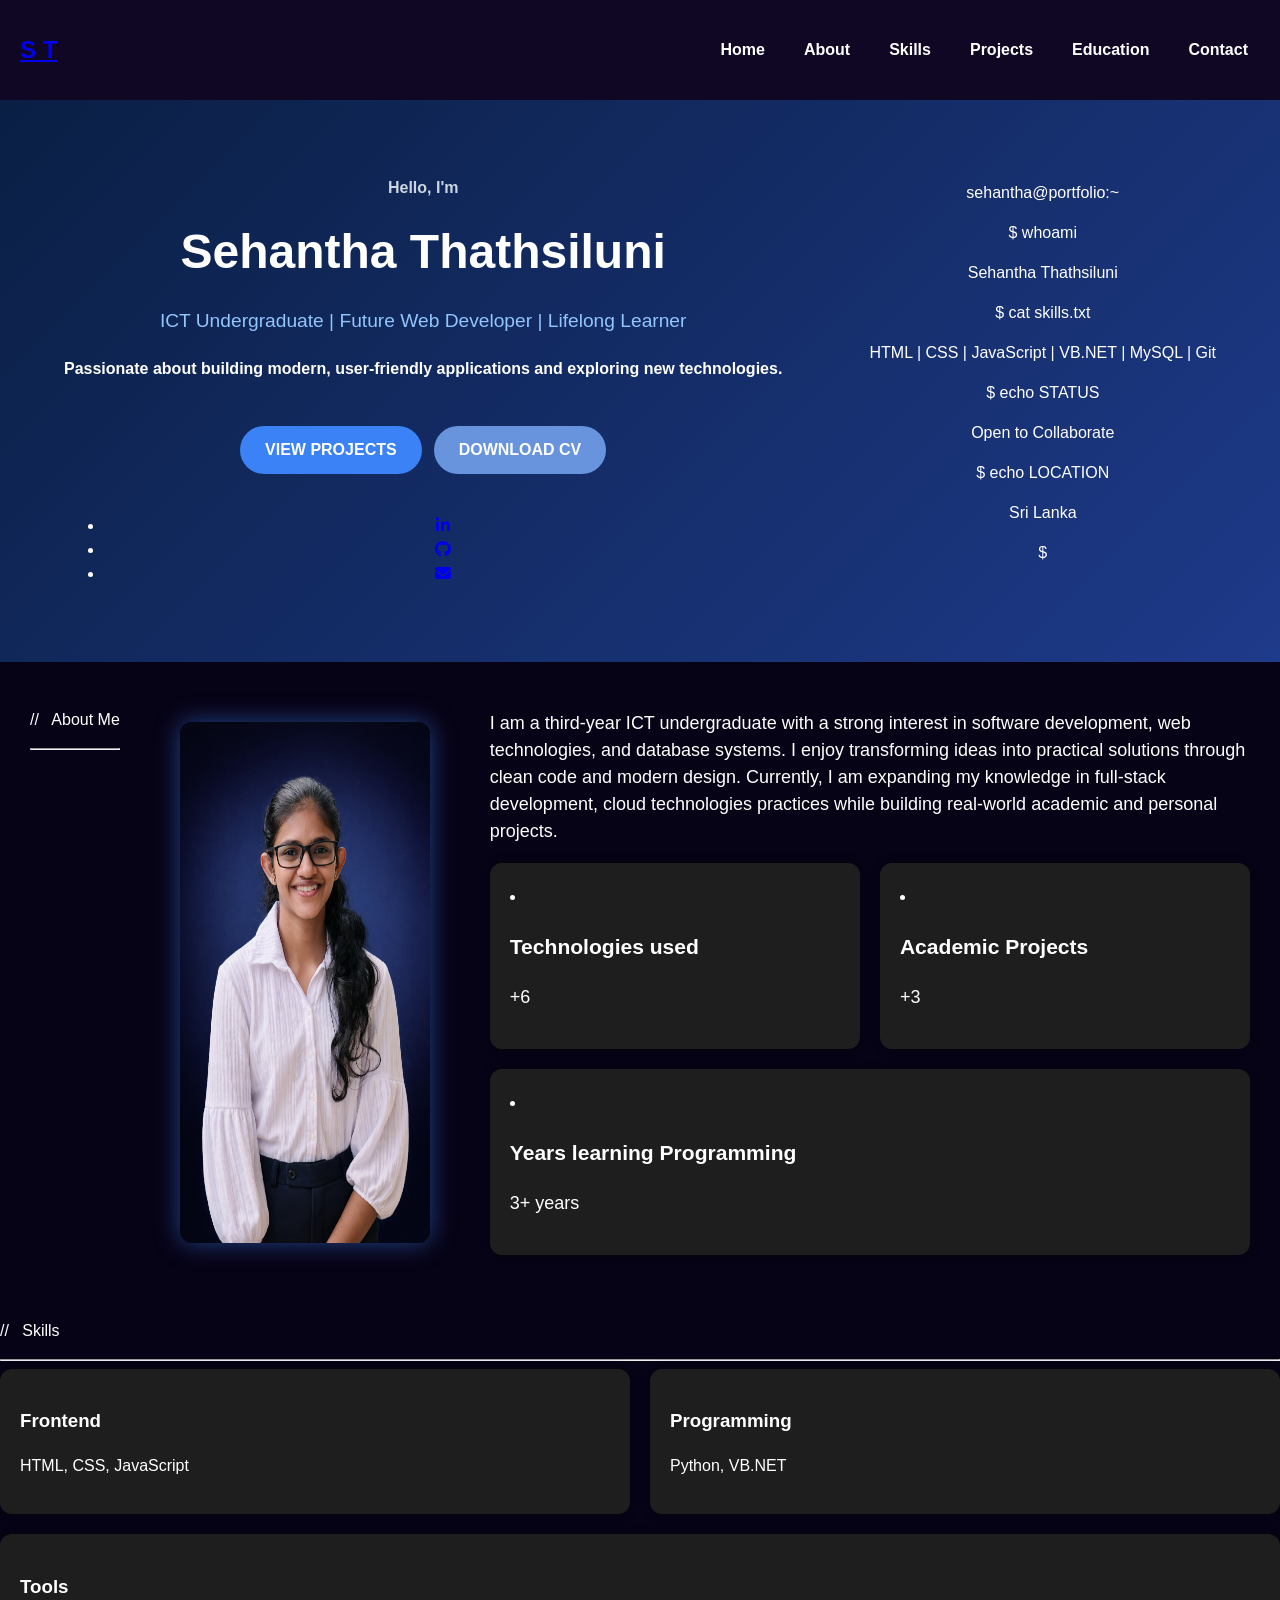
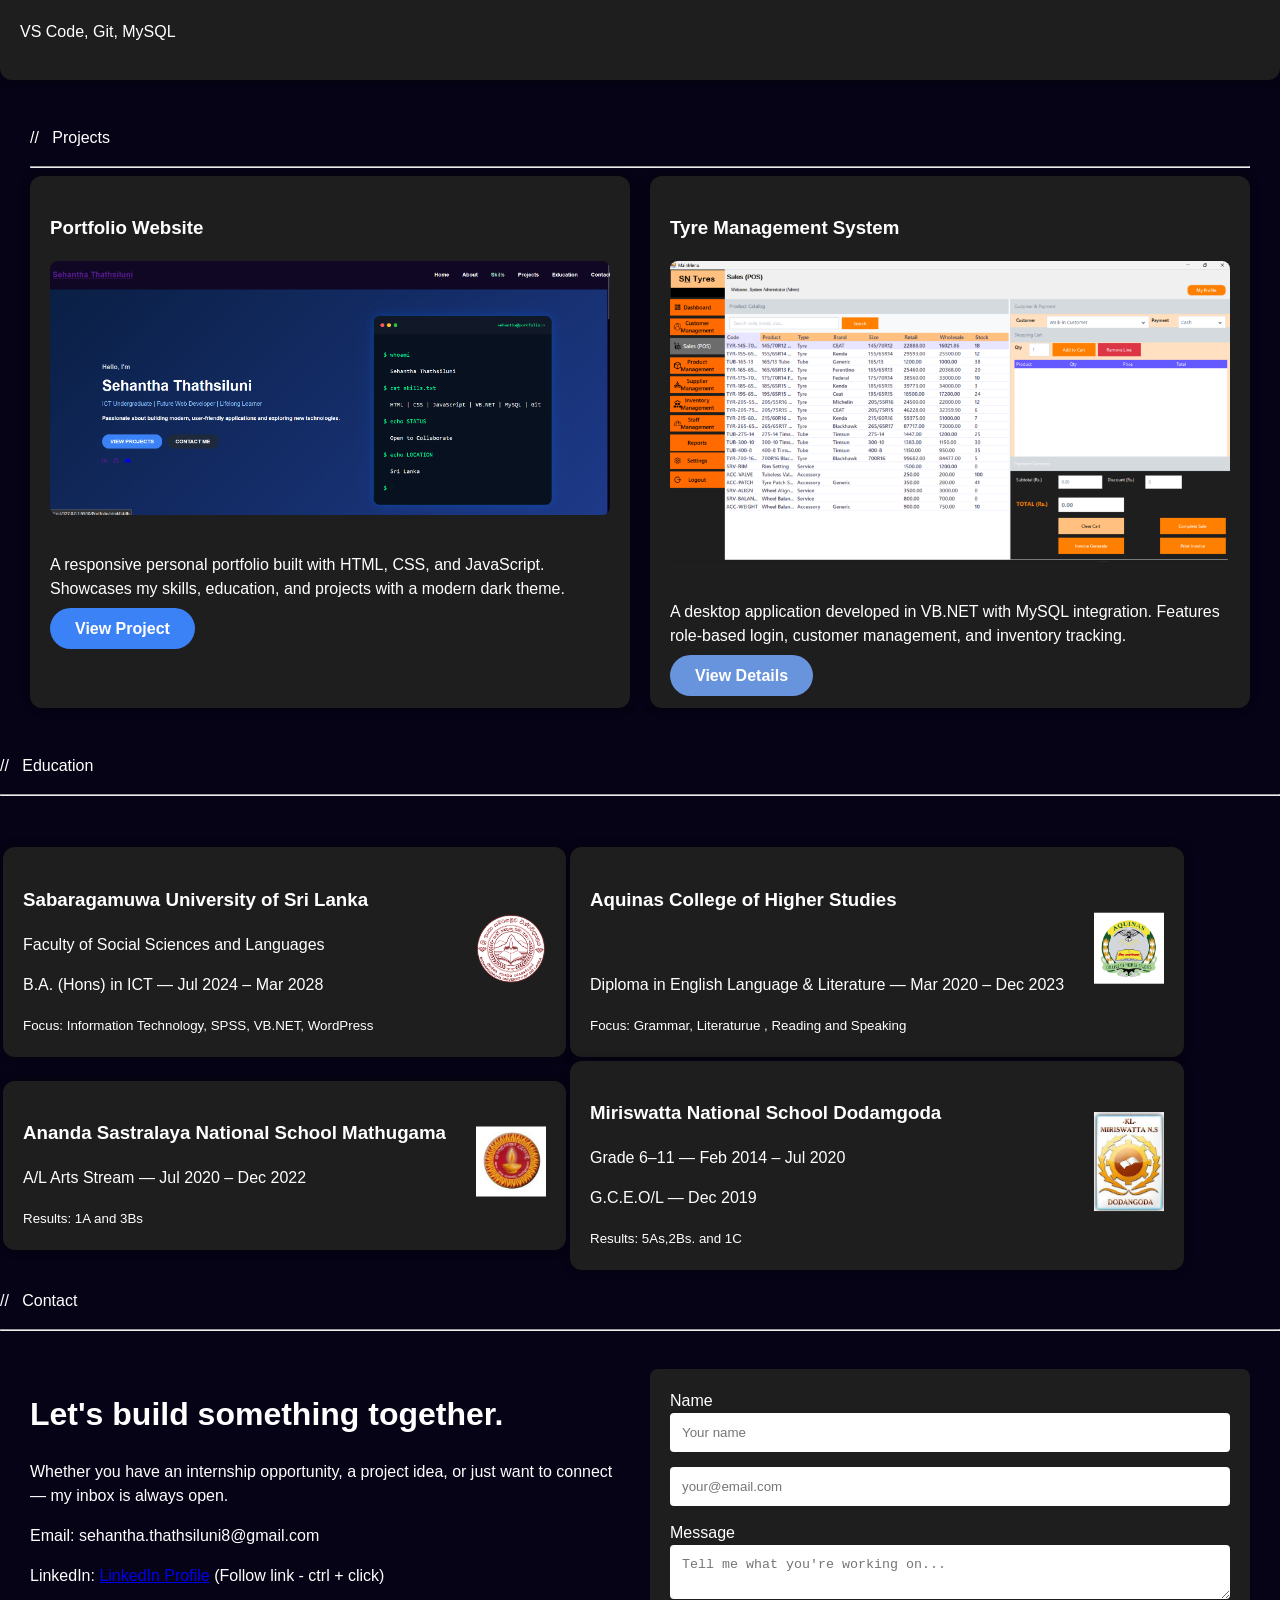
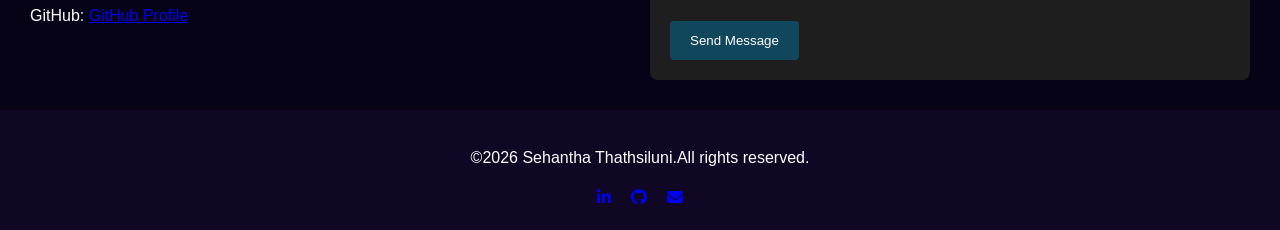
==== index.html @ 291dcef2 "final" ====
<!doctype html>
<html lang="en">

<head>
  <meta charset="UTF-8" />
  <meta name="viewport" content="width=device-width, initial-scale=1.0" />
  <title>My Portfolio</title>

  <link rel="stylesheet" href="portfoliostyle.css" />
  <link rel="stylesheet" href="https://cdnjs.cloudflare.com/ajax/libs/font-awesome/6.5.0/css/all.min.css" />
</head>

<body>
  <!-- Navigation Bar -->
  <nav class="navbar">

    <a href="a" class="logo">
      <h2>S T</h2>
    </a>


    <ul class="nav-links">
      <li><a href="#home">Home</a></li>
      <li><a href="#about">About</a></li>
      <li><a href="#skills">Skills</a></li>
      <li><a href="#projects">Projects</a></li>
      <li><a href="#education">Education</a></li>
      <li><a href="#contact">Contact</a></li>
    </ul>
    <!-- Hamburger icon -->
    <div id="menu-icon" class="menu-icon">&#9776;</div>
  </nav>

  <!-- Hero Section -->
  <section class="hero" id="home">
    <div class="hero-contentr-left">
      <h3>Hello, I'm</h3>
      <h1>Sehantha Thathsiluni</h1>
      <p>ICT Undergraduate | Future Web Developer | Lifelong Learner</p>
      <h4>Passionate about building modern, user-friendly applications and exploring new technologies.</h4> <br>
      <div class="hero-buttons">
        <a href="#projects" class="btn primary">VIEW PROJECTS</a>
        <a href="CV.pdf" class="btn secondary" target="_blank">DOWNLOAD CV</a>
      </div>
      <br>
      <div class="hero-socail-links">
        <ul class="hero-social-links">
          <li>
            <a href="https://www.linkedin.com/in/sehantha-thathsiluni-3543121b5/">
              <i class="fab fa-linkedin-in"></i>
            </a>
          </li>

          <li>
            <a href="https://github.com/Seha30S">
              <i class="fab fa-github"></i>
            </a>
          </li>

          <li>
            <a href="mailto:sehantha.thathsiluni8@gmail.com">
              <i class="fas fa-envelope"></i>
            </a>
          </li>
        </ul>

      </div>

    </div>
    <div class="hero-right">
      <div class="terminal">

        <div class="terminal-header">
          <span class="dot red"></span>
          <span class="dot yellow"></span>
          <span class="dot green"></span>

          <span class="terminal-title">
            sehantha@portfolio:~
          </span>
        </div>

        <div class="terminal-body">

          <p class="command">$ whoami</p>
          <p class="output">Sehantha Thathsiluni</p>

          <p class="command">$ cat skills.txt</p>
          <p class="output">
            HTML | CSS | JavaScript | VB.NET | MySQL | Git
          </p>

          <p class="command">$ echo STATUS</p>
          <p class="output">Open to Collaborate</p>

          <p class="command">$ echo LOCATION</p>
          <p class="output">Sri Lanka</p>

          <p class="command">
            $ <span class="cursor"></span>
          </p>

        </div>

      </div>
    </div>

  </section>

  <section class="about" id="about">
    <div class="sub-titles">
      <p>// &nbsp; About Me</p>
      <hr>
    </div>

 <div class="about">
      <div class="about-image-leftsec">
        <img src="sehantha.png" alt="Profile Picture" class="profile-pic">
      </div>
    </div>

   <div class="about-text-rightsec">
      <p class="about-text">I am a third-year ICT undergraduate with a strong interest in software
development, web technologies, and database systems. I enjoy transforming
ideas into practical solutions through clean code and modern design.
Currently, I am expanding my knowledge in full-stack development,
cloud technologies practices while building
real-world academic and personal projects.</p>

      
<dl class="about-grid">
        <li class="about-item">
          <h3>Technologies used</h3>
          <p>+6</p>
        </li>
        <li class="about-item">
          <h3>Academic Projects</h3>
          <p>+3</p>
        </li>
        <li class="about-item">
          <h3>Years learning Programming</h3>
          <p>3+ years</p>
        </li>
      </dl>
    </div>


  </section>


  <section class="Skills" id="skills">
    <div class="sub-titles">
      <p>// &nbsp; Skills</p>
      <hr>
    </div>

    <div class="skills-container">
        <div class="skill-card">
            <h3>Frontend</h3>
            <p>HTML, CSS, JavaScript</p>
        </div>
        <div class="skill-card">
            <h3>Programming</h3>
            <p>Python, VB.NET</p>
        </div>

        <div class="skill-card">
            <h3>Tools</h3>
            <p>VS Code, Git, MySQL</p>
        </div>
    </div>
  </section>

  <section class="projects" id="projects">
    <div class="sub-titles">
      <p>// &nbsp; Projects</p>
      <hr>
    </div>

<div class="projects-container">
    <!-- Project 1 -->
    <div class="project-card">
      <h3>Portfolio Website</h3>
      <img src="portfolioo.png" alt="portfolio_web" class="project-image">
      <p>A responsive personal portfolio built with HTML, CSS, and JavaScript. 
         Showcases my skills, education, and projects with a modern dark theme.</p>
      <a href="https://github.com/Seha30/Portfolio.git" class="btn primary" target="blank">View Project</a>
    </div>

    <!-- Project 2 -->
    <div class="project-card">
      <h3>Tyre Management System</h3>
      <img src="tyre.png" alt="Tyre Management System" class="project-image">
      <p>A desktop application developed in VB.NET with MySQL integration. 
         Features role-based login, customer management, and inventory tracking.</p>
      <a href="https://github.com/Seha30/tyre_mgt.git" class="btn secondary" target="blank">View Details</a>
    </div>



  </section>


  <section class="education" id="education">
    <div class="sub-titles">
      <p>// &nbsp; Education</p>
      <hr>
    </div>
    <table class="edu-table">
      <TR>
        <div class="education-container">
          <td>
            <div class="edu-card">
              <h3>Sabaragamuwa University of Sri Lanka</h3>
              <p>Faculty of Social Sciences and Languages</p>
              <p>B.A. (Hons) in ICT — Jul 2024 – Mar 2028</p>
              <small>Focus: Information Technology, SPSS, VB.NET, WordPress</small>

              <a href="https://www.sab.ac.lk/" target="_blank" class="edu-logo">
                <img src="Logo-SUSL.png" alt="Sabaragamuwa University Logo">
              </a>

            </div>
          </td>
          <td>
            <div class="edu-card">
              <h3>Aquinas College of Higher Studies</h3><br>
              <p>Diploma in English Language & Literature — Mar 2020 – Dec 2023</p>
              <small>Focus: Grammar, Literaturue , Reading and Speaking</small>
              <a href="https://www.facebook.com/AquinasCollegeSL" target="_blank" class="edu-logo">
                <img src="Aquinass_Logo.jpg" alt="Aquinas College Logo">
              </a>
            </div>

          </td>
      </TR>
      <tr>
        <td>
          <div class="edu-card">
            <h3>Ananda Sastralaya National School Mathugama</h3>
            <p>A/L Arts Stream — Jul 2020 – Dec 2022</p>
            <small>Results: 1A and 3Bs</small>

            <a href="https://sastralaya.lk/" target="_blank" class="edu-logo">
              <img src="ASM_Logo.jpg" alt="Ananda Sastralaya Logo">
            </a>
          </div>
        </td>
        <td>
          <div class="edu-card">
            <h3>Miriswatta National School Dodamgoda</h3>
            <p>Grade 6–11 — Feb 2014 – Jul 2020</p>
            <p>G.C.E.O/L — Dec 2019 </p>
            <small>Results: 5As,2Bs. and 1C</small>
            <a href="https://www.facebook.com/KDMNSmedia/" target="_blank" class="edu-logo">
              <img src="DMNS_Logo.jpg" alt="Miriswatta National School Logo">
            </a>
          </div>
        </td>
      </tr>
      </div>
  </section>

  </table>



  </section>
  <section class="contcat" id="contact">
    <div class="sub-titles">
      <p>// &nbsp; Contact</p>
      <hr>
    </div>

  </section>
  <div class="container" id="contact">
    <div class="left-section">
      <h1>Let's build something together.</h1>
      <p>Whether you have an internship opportunity, a project idea, or just want to connect — my inbox is always open.
      </p>
      <p>Email: sehantha.thathsiluni8@gmail.com</p>
      <p>LinkedIn: <a href="https://www.linkedin.com/in/sehantha-thathsiluni-3543121b5/" target="_blank">LinkedIn
          Profile</a> (Follow link - ctrl + click)</p>
      <p>GitHub: <a href="https://github.com/Seha30" target="_blank">GitHub Profile</a></p>
    </div>

    <div class="right-section">
      <form>
        <label>Name</label>
        <input type="text" placeholder="Your name">

        <input type="email" placeholder="your@email.com">

        <label>Message</label>
        <textarea placeholder="Tell me what you're working on..."></textarea>

        <button type="submit">Send Message</button>
      </form>
    </div>
  </div>



  <!--Footer-->
  <footer class="footer">
    <p>&copy;2026 Sehantha Thathsiluni.All rights reserved.</p>
    <!-- Social Links -->
    <dl class="social-links">

      <a href="https://www.linkedin.com/in/sehantha-thathsiluni-3543121b5/"><i class="fab fa-linkedin-in"></i></a>

      <!-- LinkedIn icon with link -->

      <a href="https://github.com/Seha30"><i class="fab fa-github"></i></a>


      <a href="mailto:sehantha.thathsiluni8@gmail.com">
        <i class="fas fa-envelope"></i>

        </li>
    </dl>
  </footer>
  <script src="script.js"></script>
</body>

</html>
---- portfoliostyle.css ----
/* ========================= */
/* GLOBAL RESET & BASE STYLES */
/* ========================= */
* {
  box-sizing: border-box;
}

body {
  margin: 0;
  padding: 0;
  min-height: 100vh;
  display: flex;
  flex-direction: column;
  background-color: #070316; /* dark theme */
  color: #fff;
  font-family: Arial, sans-serif;
  font-size: 16px;
  line-height: 1.5;
}


/* NAVBAR */
.navbar {
  width: 100%;
  display: flex;
  justify-content: space-between;
  align-items: center;
  padding: 12px 20px;
  background-color: #0f0723;
  color: aliceblue;
  position: sticky;
  top: 0;
  z-index: 1000;
}

.nav-links {
  list-style: none;
  display: none; /* hidden by default on mobile */
  flex-direction: column;
  gap: 15px;
  margin: 0;
  padding: 15px;
  background-color: #111;
  position: absolute;
  top: 60px;
  right: 0;
  width: 220px;
  border-radius: 8px;
}

.nav-links.show {
  display: flex;
}

.nav-links a {
  text-decoration: none;
  color: white;
  font-weight: bold;
  padding: 8px 12px;
  transition: all 0.3s ease;
}

.nav-links a:hover,
.nav-links a:focus {
  color: rgb(177, 228, 197);
}

.menu-icon {
  display: block;
  font-size: 28px;
  cursor: pointer;
  color: white;
}

/* Larger screens: show links inline */
@media (min-width: 769px) {
  .nav-links {
    display: flex;
    flex-direction: row;
    position: static;
    background: none;
    width: auto;
    padding: 0;
  }
  .menu-icon {
    display: none;
  }
}

/* ========================= */
/* HERO SECTION */
/* ========================= */
.hero {
  display: flex;
  flex-wrap: wrap;
  align-items: center;
  justify-content: space-between;
  background: linear-gradient(135deg, #0a1f44, #1e3a8a);
  color: #fff;
  padding: 60px 5%;
  text-align: center;
}

.hero-contentr-left h3 {
  font-size: 1rem;
  color: #cbd5e1;
}

.hero-contentr-left h1 {
  font-size: 2rem;
  font-weight: 700;
  margin: 10px 0;
}

.hero-contentr-left p {
  font-size: 1rem;
  color: #93c5fd;
  margin-bottom: 20px;
}

.hero-buttons {
  display: flex;
  flex-wrap: wrap;
  justify-content: center;
  gap: 12px;
}

.btn {
  padding: 12px 25px;
  border-radius: 25px;
  text-decoration: none;
  font-weight: 600;
  transition: 0.3s;
}

.btn.primary {
  background-color: #3b82f6;
  color: #fff;
}

.btn.secondary {
  background-color: #6794dc;
  color: #fff;
}

.btn:hover,
.btn:focus {
  transform: scale(1.05);
}

/* ========================= */
/* ABOUT SECTION */
/* ========================= */
.about {
  display: flex;
  flex-wrap: wrap;
  gap: 30px;
  padding: 30px;
}

.about-image-leftsec {
  flex: 1 1 100%;
  display: flex;
  justify-content: center;
}

.profile-pic {
  width: 100%;
  max-width: 250px;
  height: auto;
  border-radius: 12px;
  box-shadow: 0 0 25px rgba(59,130,246,0.5);
}

.about-text-rightsec {
  flex: 1 1 100%;
  font-size: 18px;
}

.about-grid {
  display: flex;
  flex-wrap: wrap;
  gap: 20px;
}

.about-item {
  flex: 1 1 calc(50% - 20px);
  min-width: 250px;
  background-color: #1e1e1e;
  padding: 20px;
  border-radius: 12px;
  box-shadow: 0 0 10px rgba(0,0,0,0.4);
  transition: transform 0.3s ease, box-shadow 0.3s ease;
}

.about-item:hover {
  transform: translateY(-5px);
  box-shadow: 0 8px 20px rgba(59,130,246,0.4);
}

/* ========================= */
/* SKILLS & PROJECTS */
/* ========================= */
.skills, .projects {
  padding: 30px;
}

.skills-container, .projects-container {
  display: flex;
  flex-wrap: wrap;
  gap: 20px;
}

.skill-card, .project-card {
  flex: 1 1 calc(50% - 20px);
  min-width: 220px;
  background-color: #1e1e1e;
  padding: 20px;
  border-radius: 12px;
  box-shadow: 0 0 10px rgba(0,0,0,0.4);
  transition: transform 0.3s ease, box-shadow 0.3s ease;
}

.project-card:hover, .skill-card:hover {
  transform: translateY(-5px);
  box-shadow: 0 8px 20px rgba(59,130,246,0.4);
}

.project-image {
  width: 100%;
  height: auto;
  border-radius: 8px;
  margin-bottom: 15px;
}

/* ========================= */
/* EDUCATION SECTION */
/* ========================= */
.education-container {
  display: flex;
  flex-direction: column;
  gap: 20px;
  padding: 20px;
}

.edu-card {
  position: relative;
  padding: 20px;
  padding-right: 120px;
  border-radius: 12px;
  background-color: #1e1e1e;
  box-shadow: 0 0 10px rgba(0,0,0,0.4);
  transition: transform 0.3s ease, box-shadow 0.3s ease;
}

.edu-card:hover {
  transform: translateY(-5px);
  box-shadow: 0 8px 20px rgba(59,130,246,0.4);
}

.edu-logo {
  position: absolute;
  right: 20px;
  top: 50%;
  transform: translateY(-50%);
}

.edu-logo img {
  width: 70px;
  height: auto;
}

/* ========================= */
/* CONTACT FORM */
/* ========================= */
.container {
  display: flex;
  flex-wrap: wrap;
  gap: 20px;
  padding: 30px;
}

.left-section, .right-section {
  flex: 1 1 100%;
}

.right-section {
  background-color: #1e1e1e;
  padding: 20px;
  border-radius: 8px;
}

input, textarea {
  width: 100%;
  margin-bottom: 15px;
  padding: 12px;
  border: none;
  border-radius: 4px;
}

button {
  background-color: #11475d;
  color: #fff;
  padding: 12px 20px;
  border: none;
  border-radius: 4px;
  cursor: pointer;
}

button:hover, button:focus {
  background-color: #8ddaf4;
}

/* ========================= */
/* FOOTER */
/* ========================= */
.footer {
  background-color: #0f0723;
  color: white;
  text-align: center;
  padding: 20px;
  width: 100%;
}

.social-links {
  list-style: none;
  display: flex;
  justify-content: center;
  gap: 20px;
  padding: 0;
  margin: 10px 0 0 0;
  color: aqua;
}

.social-links a:hover,
.social-links a:focus {
  color: rgb(177, 228, 197);
}

/* ========================= */
/* MEDIA QUERIES */
/* ========================= */
@media (min-width: 480px) {
  .hero-contentr-left h1 { font-size: 2.4rem; }
  .hero-contentr-left p { font-size: 1.1rem; }
}

@media (min-width: 768px) {
  .about-image-leftsec, .about-text-rightsec {
    flex: 1 1 45%;
  }
  .left-section, .right-section {
    flex: 1 1 45%;
  }
}

@media (min-width: 1024px) {
  .hero-contentr-left h1 { font-size: 3rem; }
  .hero-contentr-left p { font-size: 1.2rem; }
}
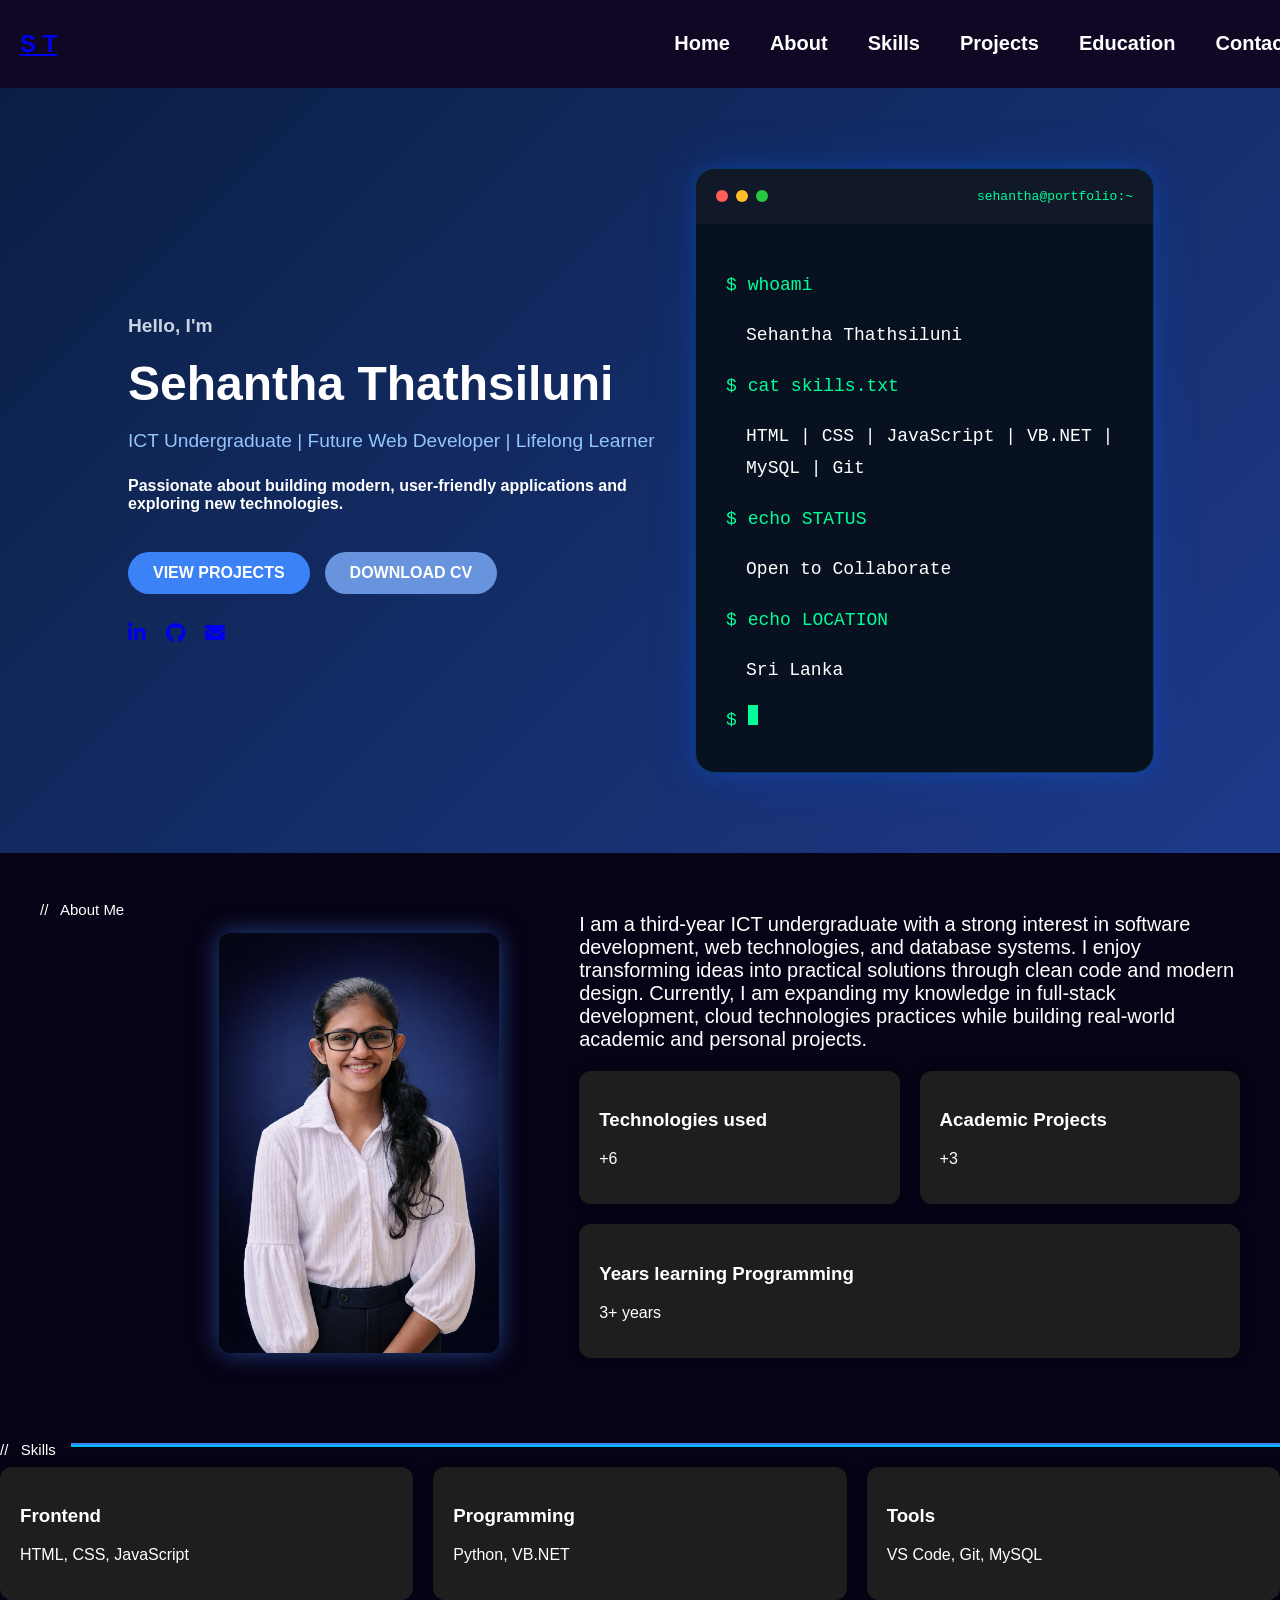
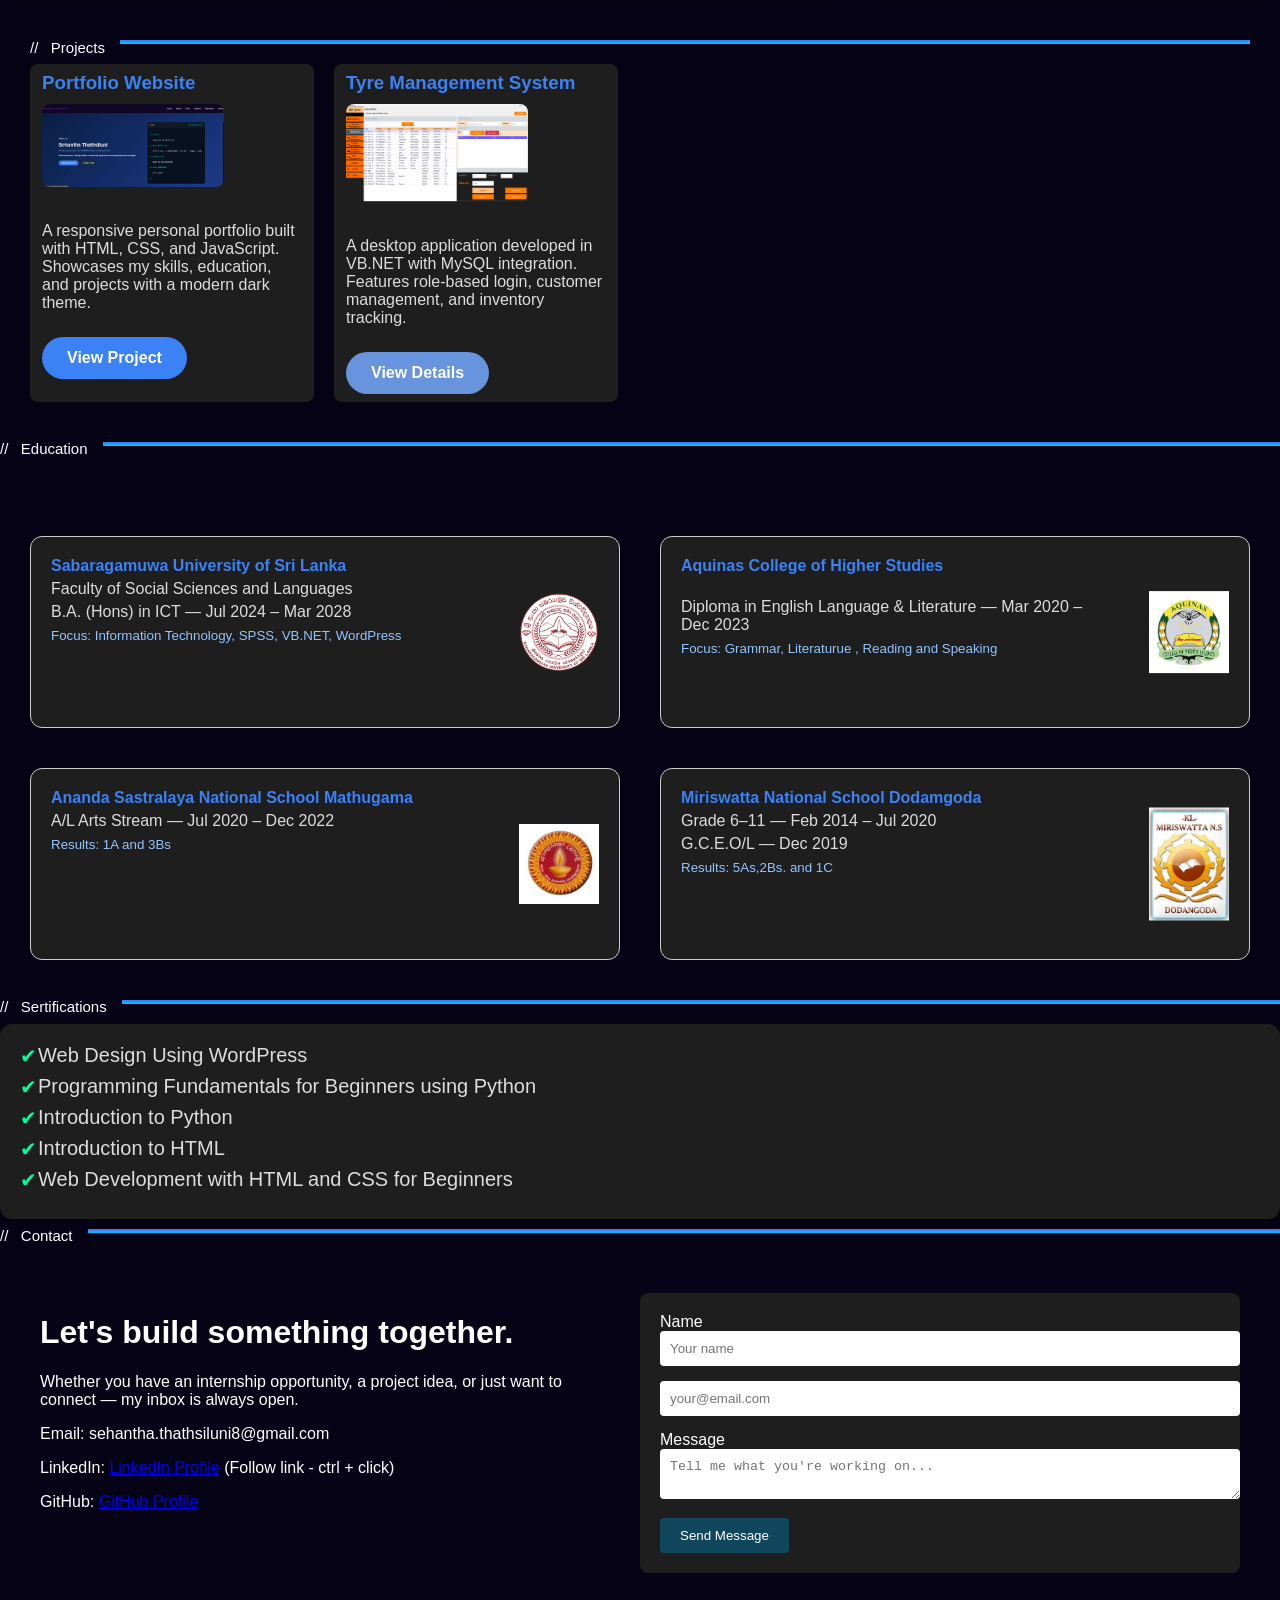
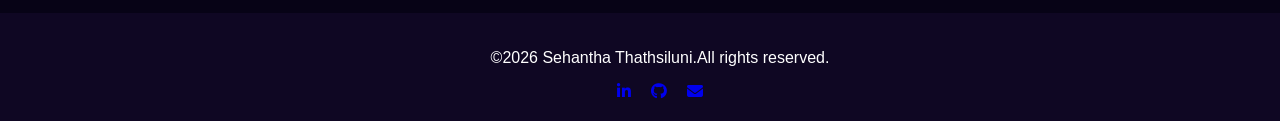
==== commit 8b996897: "added a section called sertification" ====
--- a/index.html
+++ b/index.html
@@ -200,6 +200,15 @@
 
   </section>
 
+  <section class="sertification" id="sertification">
+
+
+
+
+
+
+  </section>
+
 
   <section class="education" id="education">
     <div class="sub-titles">
@@ -262,7 +271,21 @@
   </section>
 
   </table>
-
+<section class="certifications">
+    <div class="sub-titles">
+      <p>// &nbsp; Sertifications</p>
+      <hr>
+    </div>
+     <div class="cert-card">
+    <ul>
+        <li>Web Design Using WordPress</li>
+        <li>Programming Fundamentals for Beginners using Python</li>
+        <li>Introduction to Python</li>
+        <li>Introduction to HTML</li>
+        <li>Web Development with HTML and CSS for Beginners</li>
+    </ul>
+  </div>
+</section>
 
 
   </section>
--- a/portfoliostyle.css
+++ b/portfoliostyle.css
@@ -1,190 +1,393 @@
-/* ========================= */
-/* GLOBAL RESET & BASE STYLES */
-/* ========================= */
-* {
-  box-sizing: border-box;
-}
-
-body {
-  margin: 0;
-  padding: 0;
-  min-height: 100vh;
-  display: flex;
-  flex-direction: column;
-  background-color: #070316; /* dark theme */
-  color: #fff;
-  font-family: Arial, sans-serif;
-  font-size: 16px;
-  line-height: 1.5;
-}
-
-
-/* NAVBAR */
+/* Navbar container */
 .navbar {
-  width: 100%;
-  display: flex;
-  justify-content: space-between;
-  align-items: center;
-  padding: 12px 20px;
-  background-color: #0f0723;
-  color: aliceblue;
-  position: sticky;
-  top: 0;
-  z-index: 1000;
-}
-
+  width:100%;
+    display: flex;              /* Use flexbox for layout */
+    justify-content: space-between; /* Push logo left, links right */
+    align-items: center;        /* Vertically center items */
+    padding: 10px 20px;
+    background-color: #0f0723;     /* Example background */
+    color: aliceblue;
+    left:0;
+    top:0;  
+
+}
+
+/* Navigation links */
 .nav-links {
-  list-style: none;
-  display: none; /* hidden by default on mobile */
-  flex-direction: column;
-  gap: 15px;
-  margin: 0;
-  padding: 15px;
-  background-color: #111;
-  position: absolute;
-  top: 60px;
-  right: 0;
-  width: 220px;
-  border-radius: 8px;
-}
-
-.nav-links.show {
-  display: flex;
-}
-
+    list-style: none;           /* Remove bullets */
+    display: flex;              /* Arrange items in a row */
+    gap: 20px;                  /* Space between links */
+    margin: 0;
+    padding: 0;
+  
+}
+
+/*Each link style as a box */
+
+/* Individual link styling */
 .nav-links a {
-  text-decoration: none;
-  color: white;
-  font-weight: bold;
-  padding: 8px 12px;
-  transition: all 0.3s ease;
-}
-
-.nav-links a:hover,
-.nav-links a:focus {
-  color: rgb(177, 228, 197);
-}
-
+    text-decoration: none;
+    color: white;
+    font-weight: bold;
+    padding: 5px 10px;
+   
+    transition:all 0.3s ease; /* Smooth transition for hover effect */
+}
+
+.nav-links a:hover {
+    color: rgb(177, 228, 197);              /* Example hover effect */
+}
+
+/* Hide menu icon on desktop */
 .menu-icon {
-  display: block;
+  display: none;
   font-size: 28px;
   cursor: pointer;
   color: white;
 }
 
-/* Larger screens: show links inline */
-@media (min-width: 769px) {
+
+/* Responsive: show icon on small screens */
+@media (max-width: 768px) {
   .nav-links {
-    display: flex;
-    flex-direction: row;
-    position: static;
-    background: none;
-    width: auto;
-    padding: 0;
+    display: none;              /* Hide links initially */
+    flex-direction: column;     /* Stack vertically when shown */
+    background-color: #333;
+    position: absolute;
+    top: 60px;                  /* Below navbar */
+    right: 0;
+    width: 200px;
+    padding: 10px;
   }
+
+  .nav-links.show {
+    display: flex;              /* Show when toggled */
+  }
+
   .menu-icon {
-    display: none;
+    display: block;             /* Show hamburger */
   }
 }
-
-/* ========================= */
-/* HERO SECTION */
-/* ========================= */
+/* === HERO SECTION CONTAINER === */
 .hero {
-  display: flex;
-  flex-wrap: wrap;
-  align-items: center;
+  display: flex; /* Places text and image side by side */
+  align-items: center; /* Vertically centers content */
+  justify-content: space-between; /* Adds space between text and image */
+  background: linear-gradient(135deg, #0a1f44, #1e3a8a); /* Blue gradient background */
+  color: #fff; /* White text color */
+  padding: 80px 10%; /* Adds spacing around content */
+}
+
+/* === TEXT CONTENT STYLING === */
+.hero-contentr-left h3 {
+  font-size: 1.2rem; /* Slightly smaller intro text */
+  color: #cbd5e1; /* Light gray-blue tone */
+}
+
+.hero-contentr-left h1 {
+  font-size: 2.8rem; /* Large main heading */
+  font-weight: 700; /* Bold for emphasis */
+  margin: 10px 0; /* Space above and below */
+}
+
+.hero-contentr-left p {
+  font-size: 1.1rem; /* Medium paragraph size */
+  color: #93c5fd; /* Soft blue accent color */
+  margin-bottom: 25px; /* Space before buttons */
+}
+
+/* === BUTTON GROUP === */
+.hero-buttons {
+  display: flex; /* Aligns buttons horizontally */
+  gap: 15px; /* Space between buttons */
+}
+
+/* === BUTTON BASE STYLE === */
+.btn {
+  padding: 12px 25px; /* Button size */
+  border-radius: 25px; /* Rounded corners */
+  text-decoration: none; /* Removes underline */
+  font-weight: 600; /* Bold text */
+  transition: 0.3s; /* Smooth hover animation */
+}
+
+/* === PRIMARY BUTTON (Blue) === */
+.btn.primary {
+  background-color: #3b82f6; /* Bright blue */
+  color: #fff; /* White text */
+}
+
+/* === SECONDARY BUTTON (Dark) === */
+.btn.secondary {
+  background-color: #6794dc; /* Dark navy tone */
+  color: #fff; /* White text */
+}
+
+/* === BUTTON HOVER EFFECT === */
+.btn:hover {
+  transform: scale(1.05); /* Slight zoom on hover */
+}
+.btn:hover::after {
+  animation: shine 0.8s;
+}
+
+@keyframes shine {
+  from { opacity: 0.2; }
+  to { opacity: 1; }
+}
+.terminal{
+    width:100%;
+    max-width:650px;
+    background:#08111f;
+
+    border-radius:20px;
+    overflow:hidden;
+
+    border:1px solid rgba(0,150,255,.3);
+
+    box-shadow:
+    0 0 20px rgba(0,100,255,.25),
+    0 0 50px rgba(0,100,255,.15);
+}
+
+/* Header */
+
+.terminal-header{
+    height:55px;
+    background:#111827;
+
+    display:flex;
+    align-items:center;
+
+    padding:0 20px;
+}
+
+.dot{
+    width:12px;
+    height:12px;
+    border-radius:50%;
+    margin-right:8px;
+}
+
+.red{
+    background:#ff5f56;
+}
+
+.yellow{
+    background:#ffbd2e;
+}
+
+.green{
+    background:#27c93f;
+}
+
+.terminal-title{
+    margin-left:auto;
+
+    color:#00ff99;
+    font-family:monospace;
+}
+
+/* Body */
+
+.terminal-body{
+    padding:30px;
+
+    font-family:Consolas, monospace;
+    font-size:18px;
+
+    line-height:1.8;
+}
+
+.command{
+    color:#00ff99;
+    margin:15px 0 5px;
+}
+
+.output{
+    color:white;
+    margin-left:20px;
+}
+
+/* Cursor */
+
+.cursor{
+    display:inline-block;
+
+    width:10px;
+    height:20px;
+
+    background:#00ff99;
+
+    animation:blink 1s infinite;
+}
+
+@keyframes blink{
+    50%{
+        opacity:0;
+    }
+}
+
+
+/*hero social links*/
+
+.hero-social-links {
+  list-style: none; /* Remove bullets */
+  display: flex;
+  justify-content:flex-start;
+  gap: 20px;
+  padding: 0;
+  margin: 10px 0 0 0;
+  color:rgb(239, 239, 241)
+}
+
+.social-links a:hover {
+  color: rgb(177, 228, 197); /* Accent hover color */
+}
+
+.social-links i {
+  transition: color 0.3s ease;
+}
+
+
+
+
+/* About section container */
+.about {
+  display: flex;               /* enables side-by-side layout */
   justify-content: space-between;
-  background: linear-gradient(135deg, #0a1f44, #1e3a8a);
-  color: #fff;
-  padding: 60px 5%;
-  text-align: center;
-}
-
-.hero-contentr-left h3 {
-  font-size: 1rem;
-  color: #cbd5e1;
-}
-
-.hero-contentr-left h1 {
-  font-size: 2rem;
-  font-weight: 700;
-  margin: 10px 0;
-}
-
-.hero-contentr-left p {
-  font-size: 1rem;
-  color: #93c5fd;
-  margin-bottom: 20px;
-}
-
-.hero-buttons {
-  display: flex;
-  flex-wrap: wrap;
-  justify-content: center;
-  gap: 12px;
-}
-
-.btn {
-  padding: 12px 25px;
-  border-radius: 25px;
-  text-decoration: none;
-  font-weight: 600;
-  transition: 0.3s;
-}
-
-.btn.primary {
-  background-color: #3b82f6;
-  color: #fff;
-}
-
-.btn.secondary {
-  background-color: #6794dc;
-  color: #fff;
-}
-
-.btn:hover,
-.btn:focus {
-  transform: scale(1.05);
-}
-
-/* ========================= */
-/* ABOUT SECTION */
-/* ========================= */
-.about {
-  display: flex;
-  flex-wrap: wrap;
-  gap: 30px;
-  padding: 30px;
-}
-
+  align-items: flex-start;
+  gap: 40px;                   /* space between left and right parts */
+  padding: 40px;
+}
+
+/* Left side (image) */
 .about-image-leftsec {
-  flex: 1 1 100%;
-  display: flex;
-  justify-content: center;
+  flex: 1;                     /* takes half the space */
+  display: flex;
+  justify-content: center;     /* center image horizontally */
 }
 
 .profile-pic {
-  width: 100%;
-  max-width: 250px;
+  width: 100%;                 /* responsive width */
+  max-width: 280px;            /* limit size */
   height: auto;
   border-radius: 12px;
   box-shadow: 0 0 25px rgba(59,130,246,0.5);
 }
 
+/* Right side (text + cards) */
 .about-text-rightsec {
-  flex: 1 1 100%;
-  font-size: 18px;
-}
-
-.about-grid {
+  flex: 2;       
+  size: 25px;              /* takes more space than image */
+}
+
+.about-text{
+ font-size: 20px;
+}
+
+
+
+/* Cards grid inside right section */
+
+.about-grid{
+   display: flex;
+  flex-wrap: wrap;       /* allows stacking on smaller screens */
+  gap: 20px;
+
+}
+
+
+.about-item{
+   flex: 1;
+   list-style: none;
+  min-width: 280px;      /* ensures cards don’t shrink too much */
+  background-color: #1e1e1e;
+  padding: 20px;
+  border-radius: 12px;
+  box-shadow: 0 0 10px rgba(0,0,0,0.4);
+  transition: transform 0.3s ease, box-shadow 0.3s ease;
+}
+
+/*skill section*/
+.skills{
+  padding:30px
+}
+.skills-container {
+  display: flex;
+  flex-wrap: wrap;       /* allows stacking on smaller screens */
+  gap: 20px;
+}
+.skill-card {
+  flex: 1;
+  min-width: 280px;      /* ensures cards don’t shrink too much */
+  background-color: #1e1e1e;
+  padding: 20px;
+  border-radius: 12px;
+  box-shadow: 0 0 10px rgba(0,0,0,0.4);
+  transition: transform 0.3s ease, box-shadow 0.3s ease;
+
+}
+/* Projects section */
+.projects {
+  padding: 30px;
+}
+
+.projects-container {
+  display: flex;
+  flex-wrap: wrap;       /* allows stacking on smaller screens */
+  gap: 20px;
+}
+
+.project-card {
+flex: 1;
+    min-width: 220px;   /* allow smaller cards */
+    max-width: 260px;   /* optional: cap maximum width */
+    background-color: #1e1e1e;
+    padding: 8px 12px;  /* reduce padding for lower height */
+    border-radius: 8px; /* slightly smaller corners */
+    box-shadow: 0 0 6px rgba(0,0,0,0.3);
+    transition: transform 0.3s ease, box-shadow 0.3s ease;
+}
+
+.project-card:hover {
+  transform: translateY(-5px);
+  box-shadow: 0 8px 20px rgba(59,130,246,0.4);
+}
+
+.project-card h3 {
+  margin: 0 0 10px;
+  color: #3b82f6;
+}
+
+.project-card p {
+  color: #ddd;
+  margin-bottom: 15px;
+}
+
+.project-card .btn {
+  display: inline-block;
+  margin-top: 10px;
+}
+
+.project-image {
+  width: 70%;
+  height: auto;
+  border-radius: 8px;
+  margin-bottom: 15px;
+}
+
+/*sertification*/
+ul{font-size: 20px;}
+
+.cert-container {
   display: flex;
   flex-wrap: wrap;
   gap: 20px;
 }
 
-.about-item {
-  flex: 1 1 calc(50% - 20px);
+.cert-card {
+  flex: 1 1 calc(50% - 20px); /* half width on larger screens */
   min-width: 250px;
   background-color: #1e1e1e;
   padding: 20px;
@@ -193,98 +396,171 @@
   transition: transform 0.3s ease, box-shadow 0.3s ease;
 }
 
-.about-item:hover {
+.cert-card:hover {
   transform: translateY(-5px);
   box-shadow: 0 8px 20px rgba(59,130,246,0.4);
 }
 
-/* ========================= */
-/* SKILLS & PROJECTS */
-/* ========================= */
-.skills, .projects {
-  padding: 30px;
-}
-
-.skills-container, .projects-container {
-  display: flex;
-  flex-wrap: wrap;
+.cert-card h3 {
+  margin-bottom: 15px;
+  color: #3b82f6;
+}
+
+.cert-card ul {
+  list-style: none;
+  padding: 0;
+  margin: 0;
+}
+
+.cert-card li {
+  color: #ddd;
+  margin-bottom: 8px;
+  padding-left: 18px;
+  position: relative;
+}
+
+.cert-card li::before {
+  content: "✔";
+  position: absolute;
+  left: 0;
+  color: #00ff99;
+}
+
+
+
+
+
+
+
+
+
+
+
+
+
+
+
+
+/*Education Section */
+
+.edu-table {
+    width: 100%;           /* make the table span full width */
+    border-collapse: collapse; /* cleaner spacing */
+}
+
+.edu-table td {
+    width: 50%;            /* each cell takes half width (2 per row) */
+    vertical-align: top;   /* align cards to the top */
+    padding: 10px;         /* spacing between cells */
+    height:15px;
+}
+
+
+.education-container {
+  display: flex;
+  flex-direction: column;
   gap: 20px;
-}
-
-.skill-card, .project-card {
-  flex: 1 1 calc(50% - 20px);
-  min-width: 220px;
+  padding: 20px;
+}
+
+.edu-card {
+  flex: 1 1 48%;   /* about half width each */
+ min-width: unset;       /* remove the minimum width restriction */
+    max-width: none;        /* allow it to expand fully */
   background-color: #1e1e1e;
-  padding: 20px;
+  padding: 10px 12px;
   border-radius: 12px;
   box-shadow: 0 0 10px rgba(0,0,0,0.4);
   transition: transform 0.3s ease, box-shadow 0.3s ease;
-}
-
-.project-card:hover, .skill-card:hover {
-  transform: translateY(-5px);
-  box-shadow: 0 8px 20px rgba(59,130,246,0.4);
-}
-
-.project-image {
-  width: 100%;
-  height: auto;
-  border-radius: 8px;
-  margin-bottom: 15px;
-}
-
-/* ========================= */
-/* EDUCATION SECTION */
-/* ========================= */
+   
+}
+
+.edu-card h3 {
+  margin: 0;
+    font-size: 1rem;    /* smaller heading */
+    color: #3b82f6;
+}
+
+.edu-card p {
+  margin: 5px 0;
+  color: #ddd;
+}
+
+.edu-card small {
+  color: #93c5fd; /* soft blue */
+}
+
+
+
+/* Container for the cards */
 .education-container {
   display: flex;
   flex-direction: column;
-  gap: 20px;
+  gap: 20px; /* Adds space between your cards */
+}
+
+/* The individual education card */
+.edu-card {
+  position: relative; /* Allows the logo to position itself relative to this card */
   padding: 20px;
-}
-
-.edu-card {
-  position: relative;
-  padding: 20px;
-  padding-right: 120px;
-  border-radius: 12px;
-  background-color: #1e1e1e;
-  box-shadow: 0 0 10px rgba(0,0,0,0.4);
-  transition: transform 0.3s ease, box-shadow 0.3s ease;
-}
-
+  padding-right: 140px; /* Creates space on the right so text doesn't overlap the logo */
+  border: 1px solid #ccc; /* Optional: just for visualization */
+  border-radius: 12px;     /* Optional */
+  min-height: 150px;      /* Ensures the card has enough height */
+}
 .edu-card:hover {
   transform: translateY(-5px);
   box-shadow: 0 8px 20px rgba(59,130,246,0.4);
 }
 
+/* The logo link wrapper */
 .edu-logo {
   position: absolute;
-  right: 20px;
-  top: 50%;
-  transform: translateY(-50%);
-}
-
+  right: 20px;       /* Spacing from the right edge of the card */
+  top: 50%;          /* Moves the top of the logo to the vertical center */
+  transform: translateY(-50%); /* Perfectly centers the logo vertically */
+}
+
+/* The logo image itself */
 .edu-logo img {
-  width: 70px;
-  height: auto;
-}
-
-/* ========================= */
-/* CONTACT FORM */
-/* ========================= */
+  width: 80px;       /* Set a fixed width for uniformity */
+  height: auto;      /* Keeps the aspect ratio intact */
+  display: block;
+}
+
+.edu-table {
+    margin: 0 auto;  /* Centers the table horizontally */
+     border-collapse: separate;
+  border-spacing: 20px;     /* spacing between cells/cards */
+    
+}
+
+
+
+
+
+
+
+/* === GENERAL STYLES === */
+body {
+  background-color: #070316; /* dark theme */
+  color: #fff;
+  font-family: Arial, sans-serif;
+}
 .container {
-  display: flex;
-  flex-wrap: wrap;
-  gap: 20px;
-  padding: 30px;
-}
-
-.left-section, .right-section {
-  flex: 1 1 100%;
+  display: flex;              /* enables two-column layout */
+  justify-content: space-between;
+  align-items: flex-start;
+  padding: 40px;
+}
+
+.left-section {
+  flex: 1;                    /* takes half the space */
+  margin-right: 40px;
 }
 
 .right-section {
+  flex: 1;                    /* takes the other half */
   background-color: #1e1e1e;
   padding: 20px;
   border-radius: 8px;
@@ -293,51 +569,88 @@
 input, textarea {
   width: 100%;
   margin-bottom: 15px;
-  padding: 12px;
+  padding: 10px;
   border: none;
   border-radius: 4px;
 }
 
 button {
-  background-color: #11475d;
+  background-color: #11475d;  /* purple accent */
   color: #fff;
-  padding: 12px 20px;
+  padding: 10px 20px;
   border: none;
   border-radius: 4px;
   cursor: pointer;
 }
 
-button:hover, button:focus {
+button:hover {
   background-color: #8ddaf4;
 }
 
-/* ========================= */
-/* FOOTER */
-/* ========================= */
+.sub-titles{
+    display: flex;
+    align-items: center;
+    gap: 15px;
+}
+
+.sub-titles p{
+    color: white;
+    font-size: 15px;
+    margin: 0;
+    white-space: nowrap;
+}
+
+.sub-titles hr{
+    flex: 1;
+    border: none;
+    height: 2px;
+    background: #00bfff;
+     border-top: 2px solid #3b82f6; /* visible line */
+  margin: 10px 0 20px 0;         /* top/right/bottom/left spacing */
+  width: 60%;                    /* shorter line so it doesn’t collide with right section */
+}
+
+
+
+/* Reset body spacing */
+body {
+  margin: 0;
+  padding: 0;
+   min-height: 100vh;          /* ensures body covers full viewport */
+  display: flex;
+  flex-direction: column;
+}
+
+main {
+  flex: 1;                    /* pushes footer down */
+  padding-bottom: 80px;       /* space for the form/button */
+}
+
+
 .footer {
   background-color: #0f0723;
   color: white;
   text-align: center;
   padding: 20px;
+  position: relative;
+  bottom: auto;
   width: 100%;
 }
-
 .social-links {
-  list-style: none;
-  display: flex;
-  justify-content: center;
+  list-style: none; /* Remove bullets */
+  display: flex;
+  justify-content:center;
   gap: 20px;
   padding: 0;
   margin: 10px 0 0 0;
-  color: aqua;
-}
-
-.social-links a:hover,
-.social-links a:focus {
-  color: rgb(177, 228, 197);
-}
-
-/* ========================= */
+  color:aqua
+}
+
+.social-links a:hover {
+  color: rgb(177, 228, 197); /* Accent hover color */
+}
+
+
 /* MEDIA QUERIES */
 /* ========================= */
 @media (min-width: 480px) {
@@ -357,4 +670,4 @@
 @media (min-width: 1024px) {
   .hero-contentr-left h1 { font-size: 3rem; }
   .hero-contentr-left p { font-size: 1.2rem; }
-}
+}
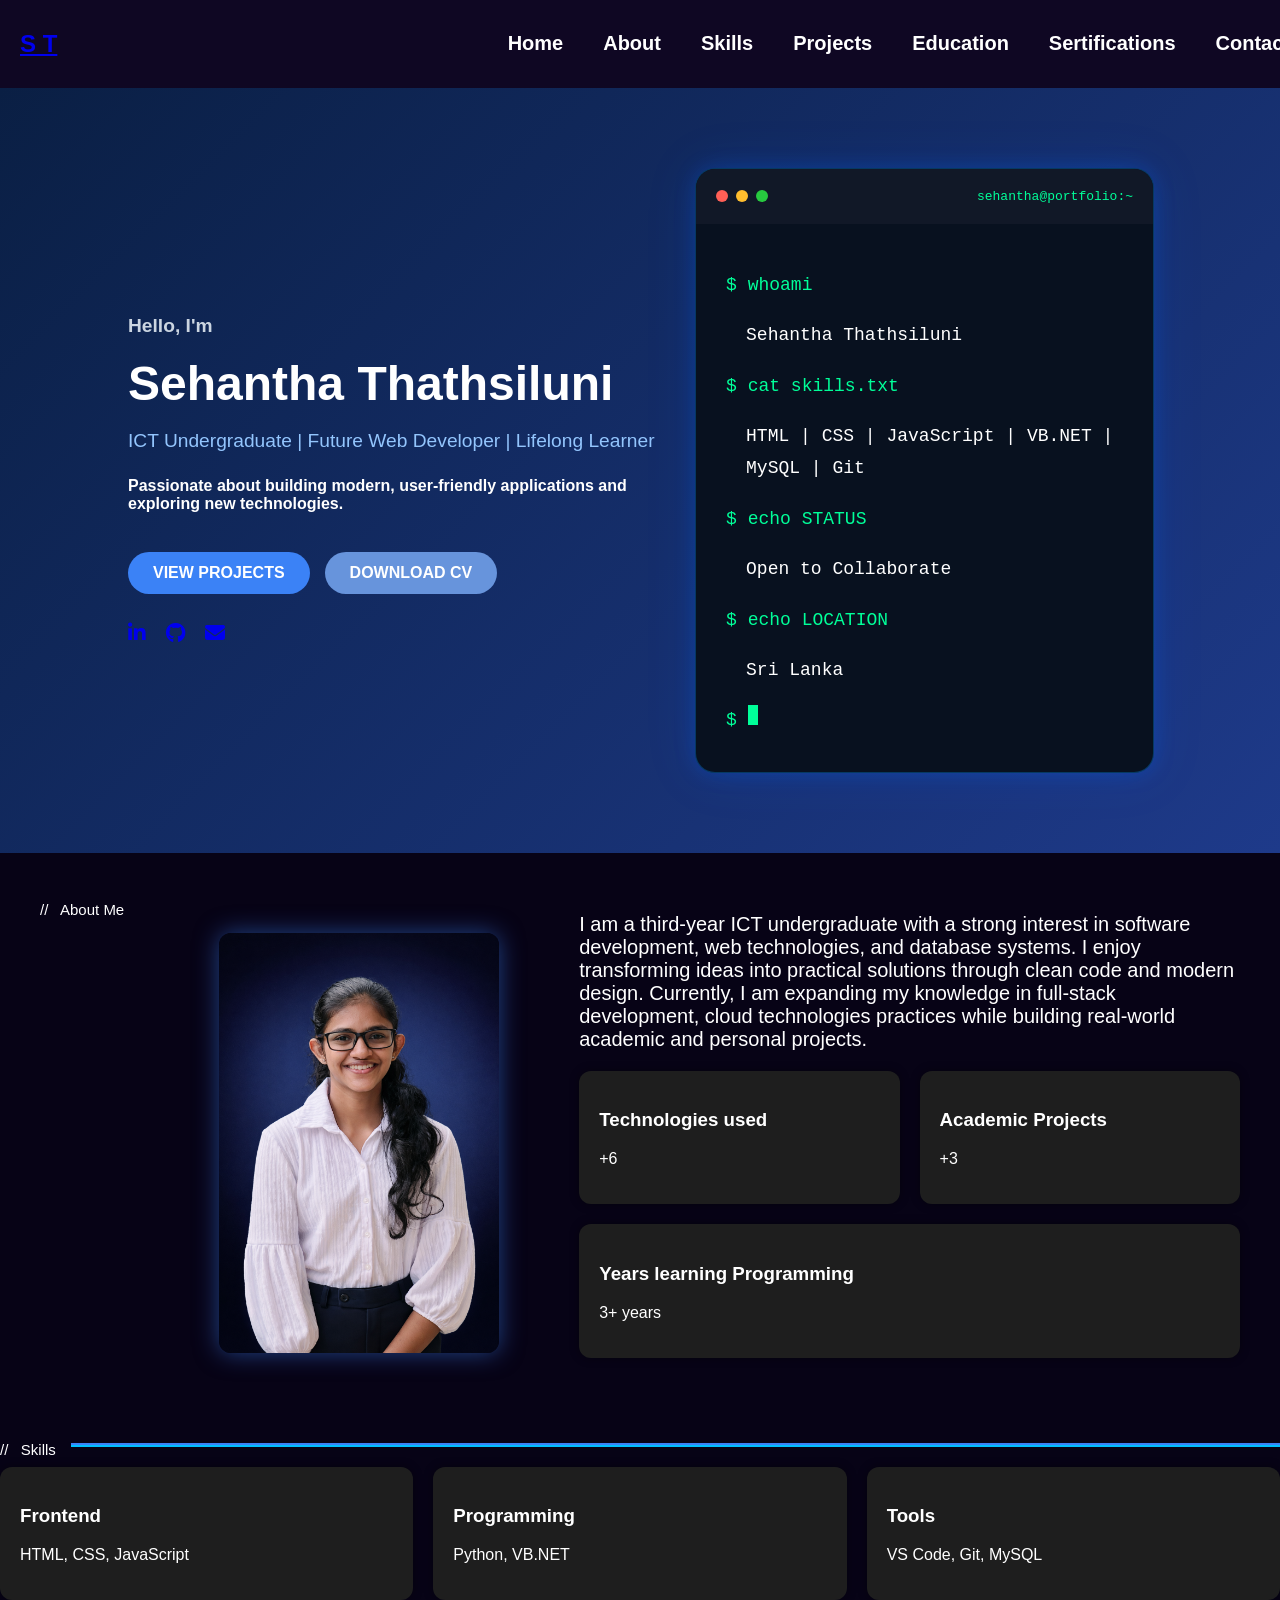
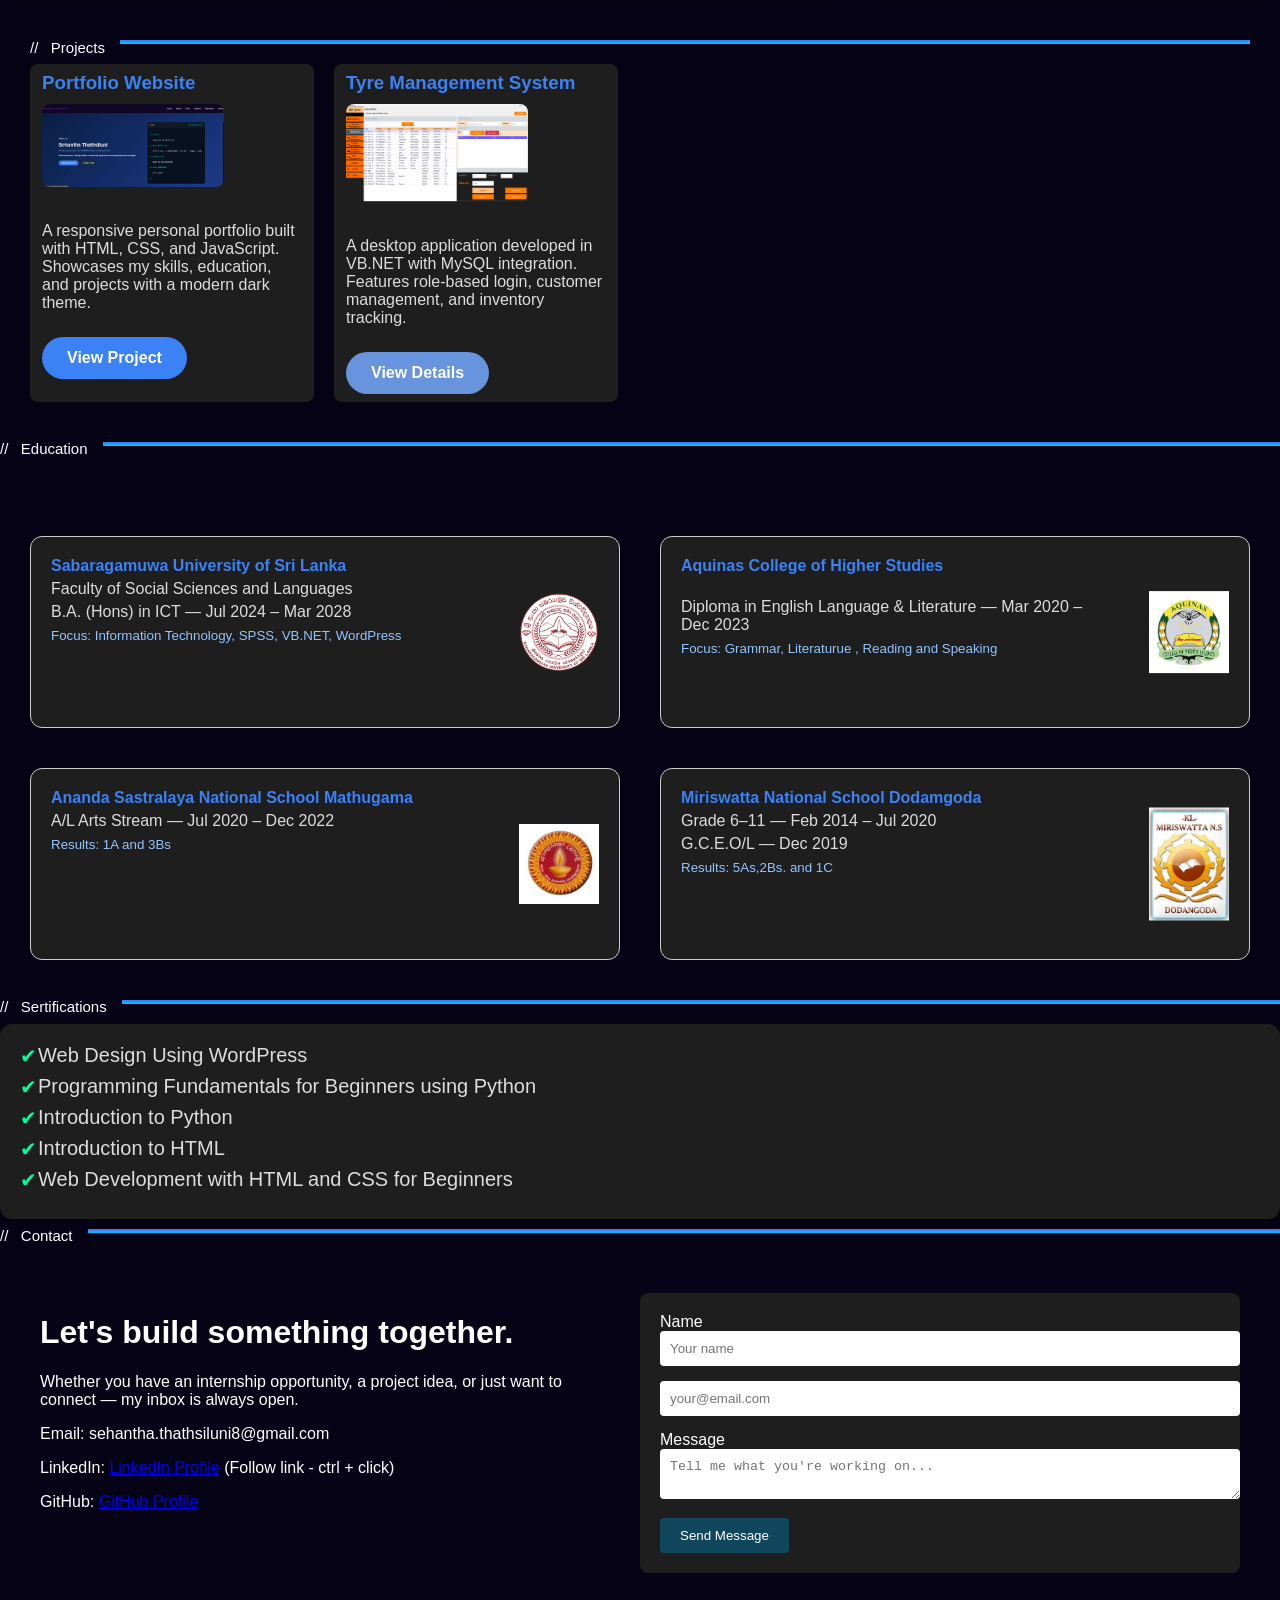
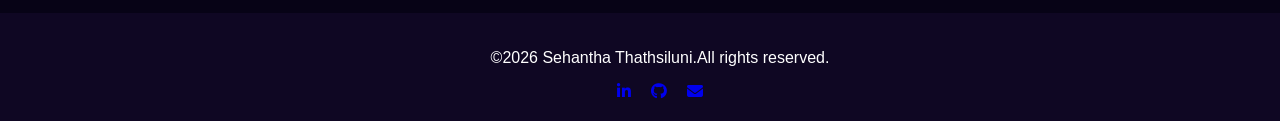
==== commit aa45ff09: "made the message sending working" ====
--- a/index.html
+++ b/index.html
@@ -25,6 +25,7 @@
       <li><a href="#skills">Skills</a></li>
       <li><a href="#projects">Projects</a></li>
       <li><a href="#education">Education</a></li>
+      <li><a href="#sertification">Sertifications</a></li>
       <li><a href="#contact">Contact</a></li>
     </ul>
     <!-- Hamburger icon -->
@@ -112,23 +113,22 @@
       <p>// &nbsp; About Me</p>
       <hr>
     </div>
-
- <div class="about">
+    <div class="about">
       <div class="about-image-leftsec">
         <img src="sehantha.png" alt="Profile Picture" class="profile-pic">
       </div>
     </div>
 
-   <div class="about-text-rightsec">
+    <div class="about-text-rightsec">
       <p class="about-text">I am a third-year ICT undergraduate with a strong interest in software
-development, web technologies, and database systems. I enjoy transforming
-ideas into practical solutions through clean code and modern design.
-Currently, I am expanding my knowledge in full-stack development,
-cloud technologies practices while building
-real-world academic and personal projects.</p>
-
-      
-<dl class="about-grid">
+        development, web technologies, and database systems. I enjoy transforming
+        ideas into practical solutions through clean code and modern design.
+        Currently, I am expanding my knowledge in full-stack development,
+        cloud technologies practices while building
+        real-world academic and personal projects.</p>
+
+
+      <dl class="about-grid">
         <li class="about-item">
           <h3>Technologies used</h3>
           <p>+6</p>
@@ -155,19 +155,19 @@
     </div>
 
     <div class="skills-container">
-        <div class="skill-card">
-            <h3>Frontend</h3>
-            <p>HTML, CSS, JavaScript</p>
-        </div>
-        <div class="skill-card">
-            <h3>Programming</h3>
-            <p>Python, VB.NET</p>
-        </div>
-
-        <div class="skill-card">
-            <h3>Tools</h3>
-            <p>VS Code, Git, MySQL</p>
-        </div>
+      <div class="skill-card">
+        <h3>Frontend</h3>
+        <p>HTML, CSS, JavaScript</p>
+      </div>
+      <div class="skill-card">
+        <h3>Programming</h3>
+        <p>Python, VB.NET</p>
+      </div>
+
+      <div class="skill-card">
+        <h3>Tools</h3>
+        <p>VS Code, Git, MySQL</p>
+      </div>
     </div>
   </section>
 
@@ -177,24 +177,24 @@
       <hr>
     </div>
 
-<div class="projects-container">
-    <!-- Project 1 -->
-    <div class="project-card">
-      <h3>Portfolio Website</h3>
-      <img src="portfolioo.png" alt="portfolio_web" class="project-image">
-      <p>A responsive personal portfolio built with HTML, CSS, and JavaScript. 
-         Showcases my skills, education, and projects with a modern dark theme.</p>
-      <a href="https://github.com/Seha30/Portfolio.git" class="btn primary" target="blank">View Project</a>
-    </div>
-
-    <!-- Project 2 -->
-    <div class="project-card">
-      <h3>Tyre Management System</h3>
-      <img src="tyre.png" alt="Tyre Management System" class="project-image">
-      <p>A desktop application developed in VB.NET with MySQL integration. 
-         Features role-based login, customer management, and inventory tracking.</p>
-      <a href="https://github.com/Seha30/tyre_mgt.git" class="btn secondary" target="blank">View Details</a>
-    </div>
+    <div class="projects-container">
+      <!-- Project 1 -->
+      <div class="project-card">
+        <h3>Portfolio Website</h3>
+        <img src="portfolioo.png" alt="portfolio_web" class="project-image">
+        <p>A responsive personal portfolio built with HTML, CSS, and JavaScript.
+          Showcases my skills, education, and projects with a modern dark theme.</p>
+        <a href="https://github.com/Seha30/Portfolio.git" class="btn primary" target="blank">View Project</a>
+      </div>
+
+      <!-- Project 2 -->
+      <div class="project-card">
+        <h3>Tyre Management System</h3>
+        <img src="tyre.png" alt="Tyre Management System" class="project-image">
+        <p>A desktop application developed in VB.NET with MySQL integration.
+          Features role-based login, customer management, and inventory tracking.</p>
+        <a href="https://github.com/Seha30/tyre_mgt.git" class="btn secondary" target="blank">View Details</a>
+      </div>
 
 
 
@@ -271,21 +271,21 @@
   </section>
 
   </table>
-<section class="certifications">
+  <section class="certifications" id="sertification">
     <div class="sub-titles">
       <p>// &nbsp; Sertifications</p>
       <hr>
     </div>
-     <div class="cert-card">
-    <ul>
+    <div class="cert-card">
+      <ul>
         <li>Web Design Using WordPress</li>
         <li>Programming Fundamentals for Beginners using Python</li>
         <li>Introduction to Python</li>
         <li>Introduction to HTML</li>
         <li>Web Development with HTML and CSS for Beginners</li>
-    </ul>
-  </div>
-</section>
+      </ul>
+    </div>
+  </section>
 
 
   </section>
@@ -308,7 +308,7 @@
     </div>
 
     <div class="right-section">
-      <form>
+      <form action="https://formspree.io/f/mbdvobyp" method="POST">
         <label>Name</label>
         <input type="text" placeholder="Your name">
 
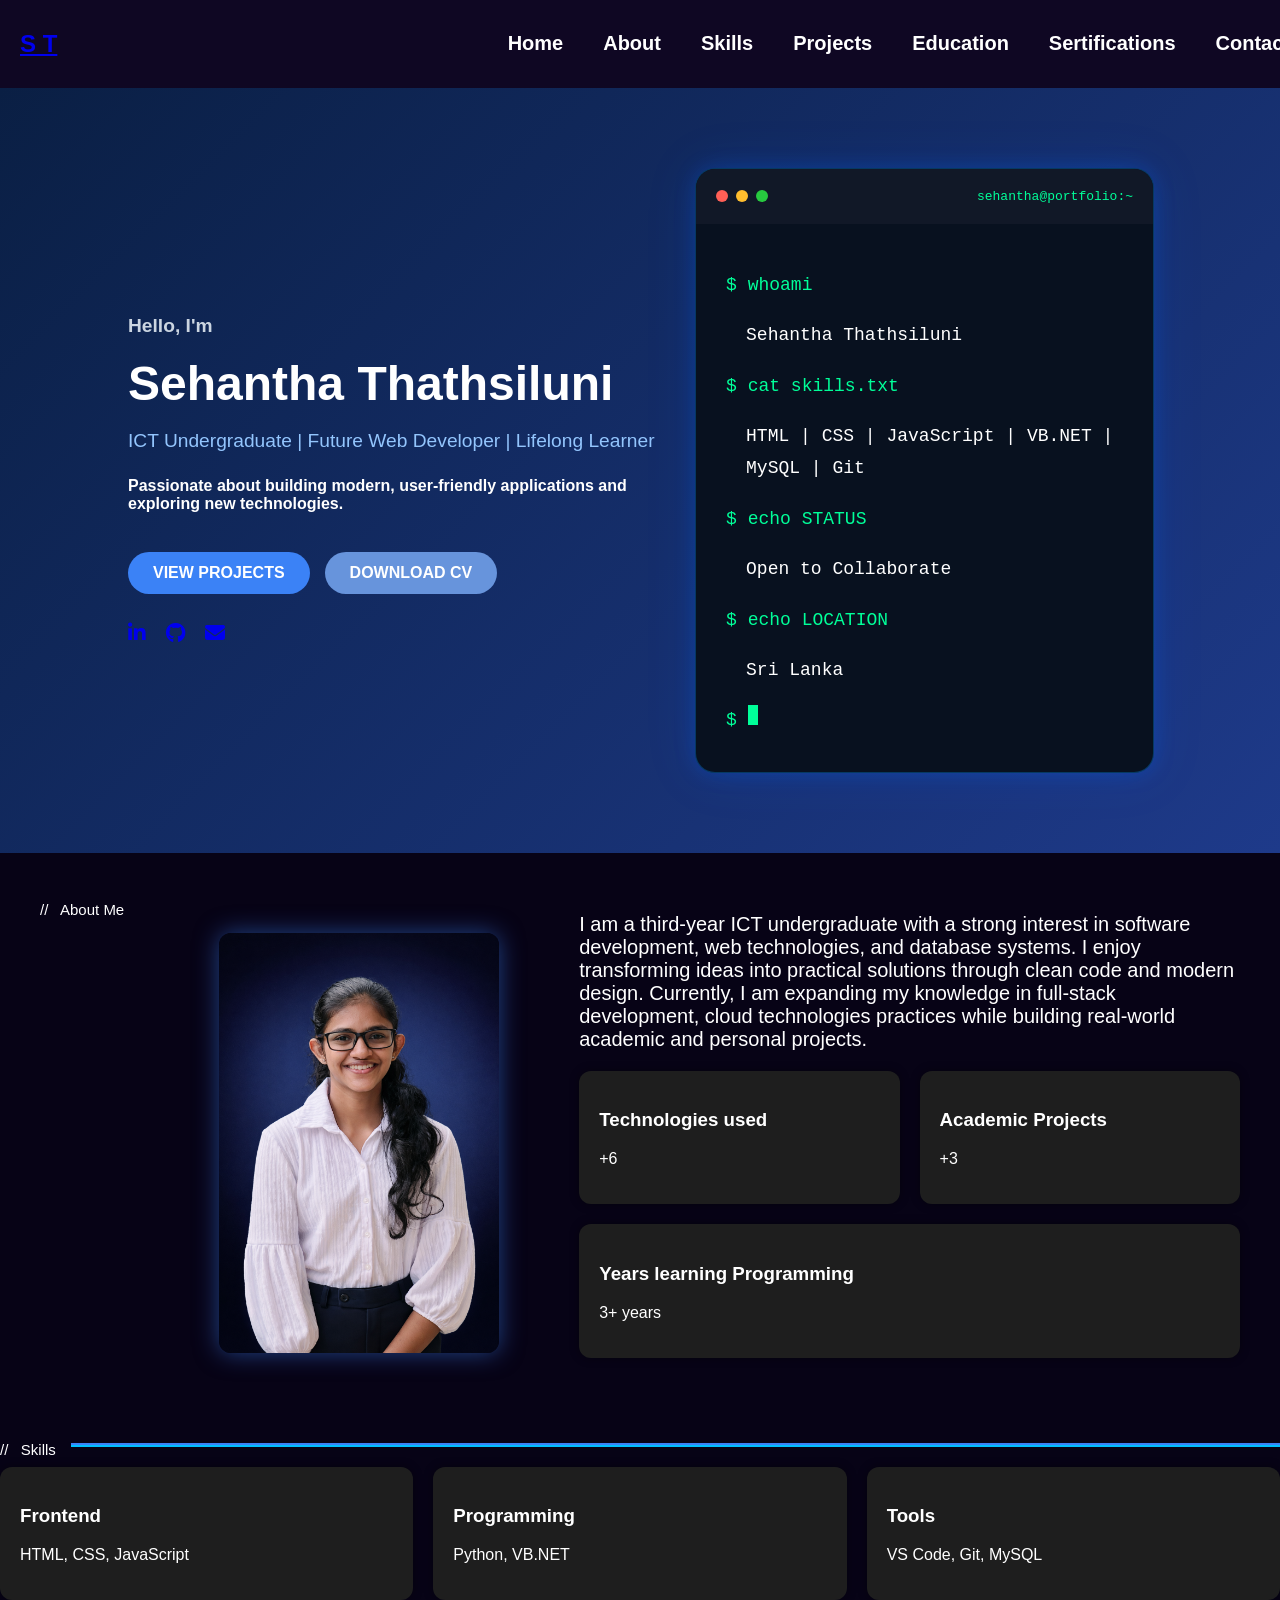
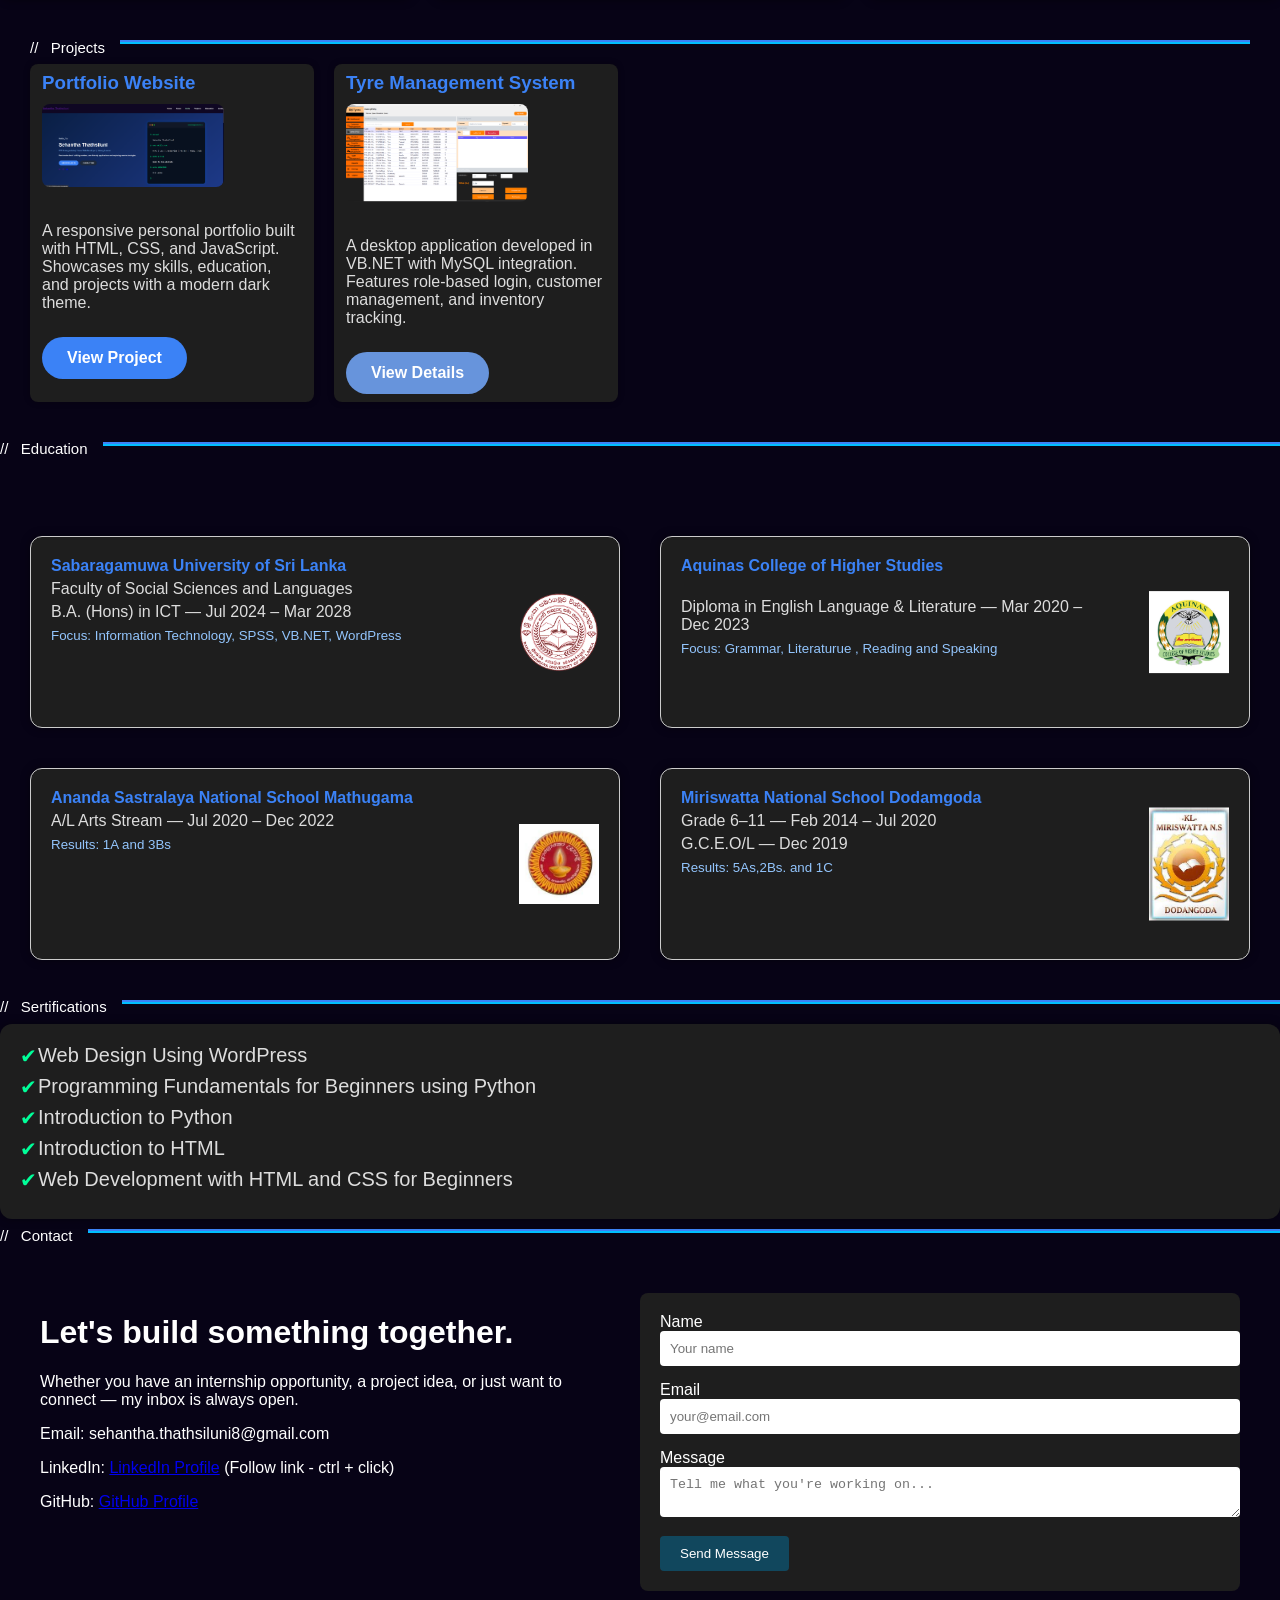
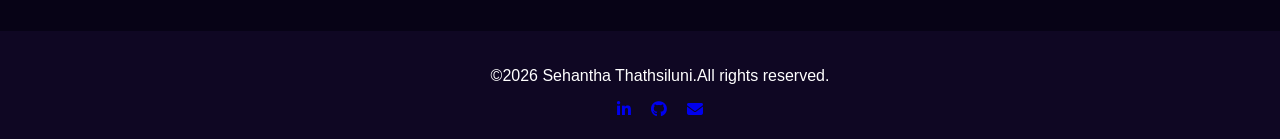
==== commit f788a5e9: "did changes" ====
--- a/index.html
+++ b/index.html
@@ -310,15 +310,17 @@
     <div class="right-section">
       <form action="https://formspree.io/f/mbdvobyp" method="POST">
         <label>Name</label>
-        <input type="text" placeholder="Your name">
-
-        <input type="email" placeholder="your@email.com">
+        <input type="text" name="name" placeholder="Your name" required>
+
+        <label>Email</label>
+        <input type="email" name="email" placeholder="your@email.com" required>
 
         <label>Message</label>
-        <textarea placeholder="Tell me what you're working on..."></textarea>
+        <textarea name="message" placeholder="Tell me what you're working on..." required></textarea>
 
         <button type="submit">Send Message</button>
       </form>
+
     </div>
   </div>
 
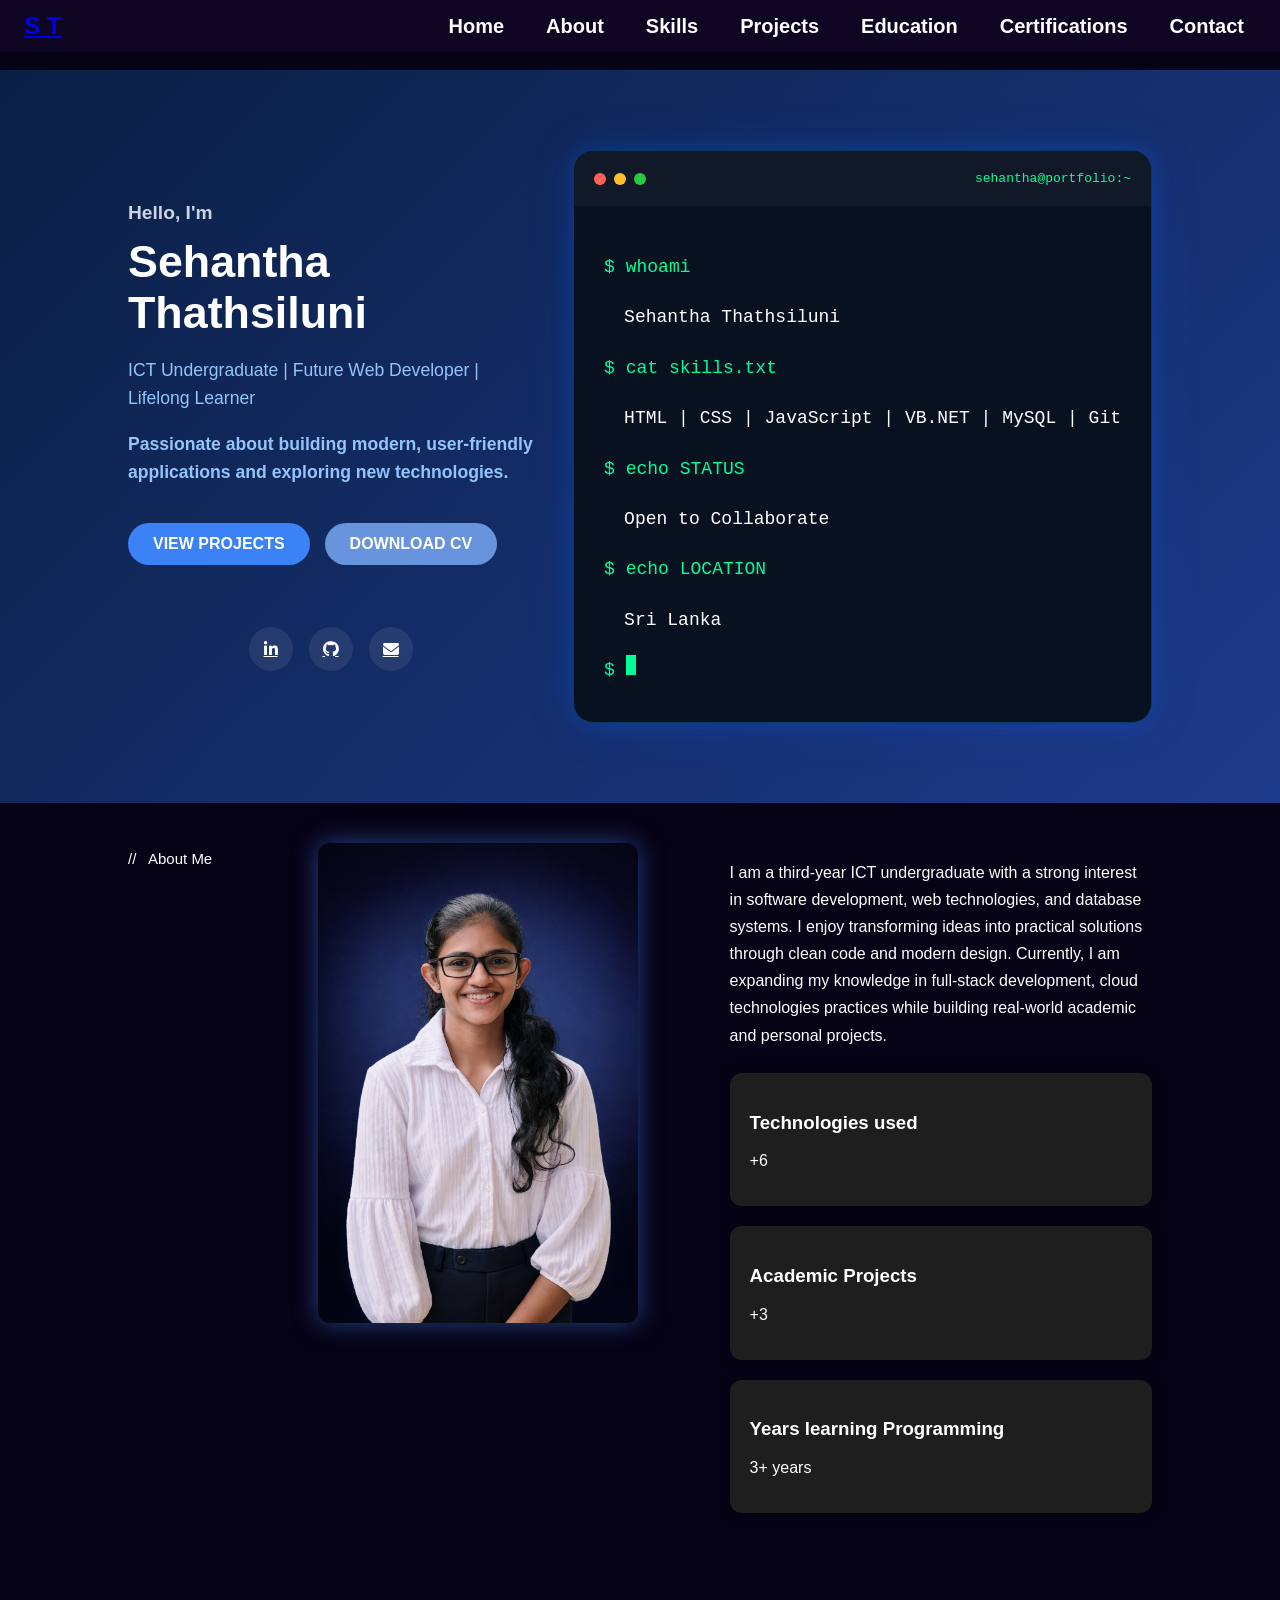
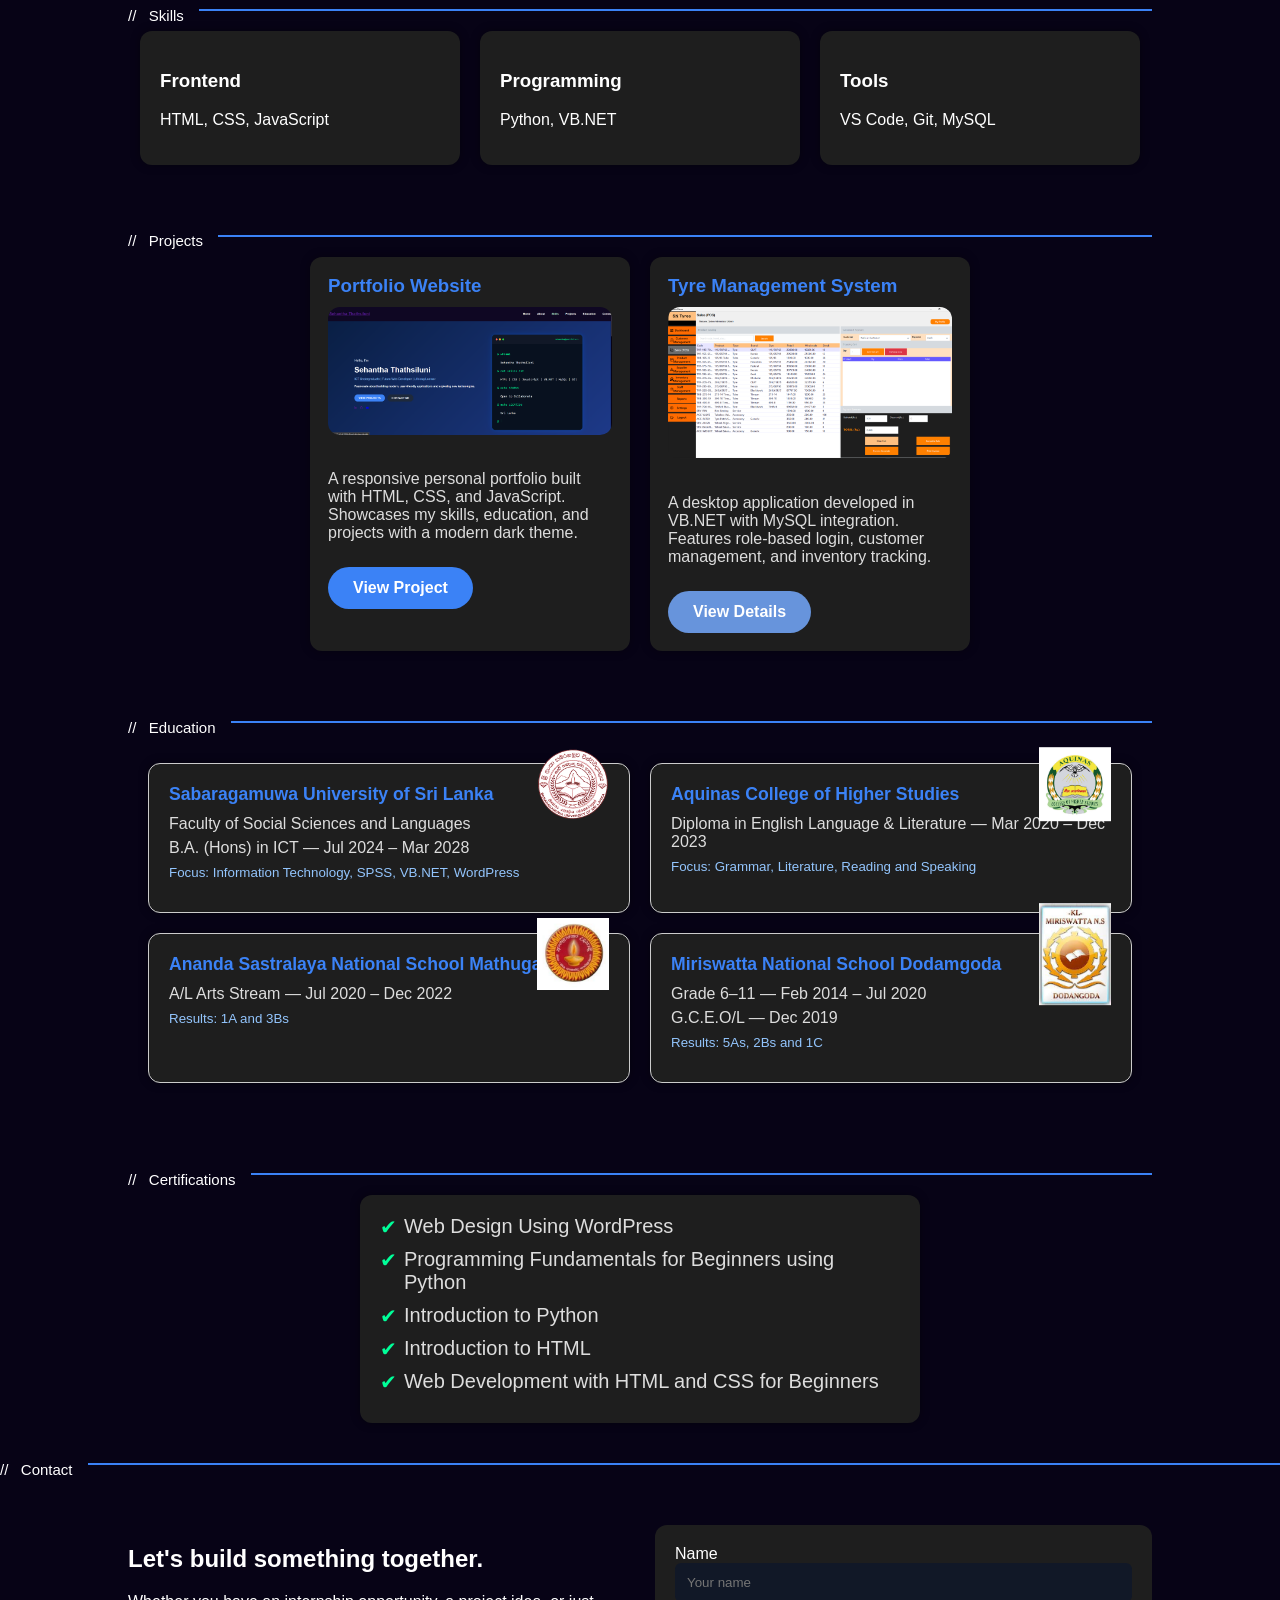
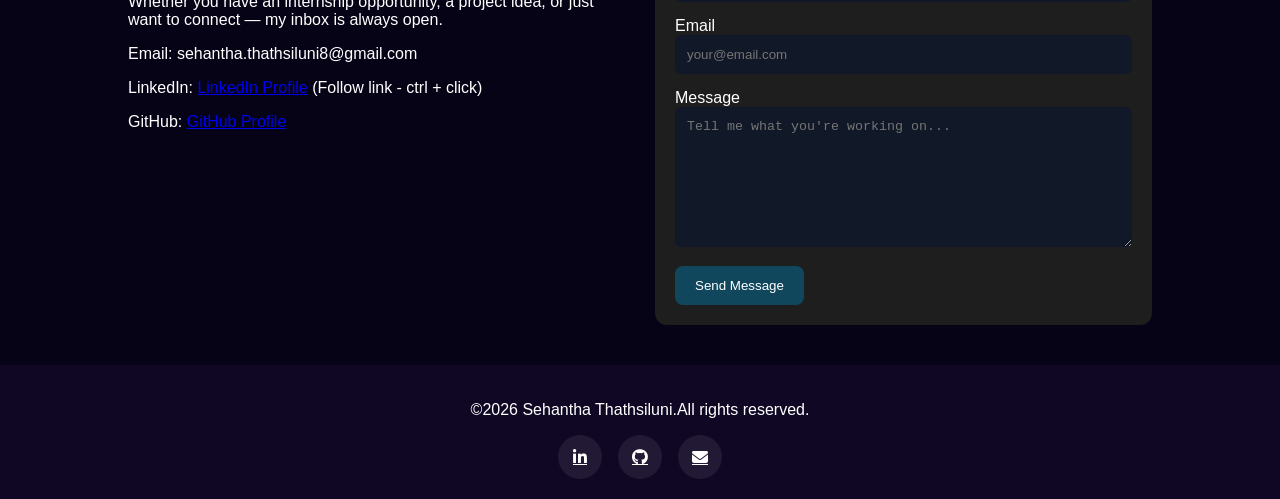
==== commit 8964681b: "enhance mobile responsiveness" ====
--- a/index.html
+++ b/index.html
@@ -7,6 +7,7 @@
   <title>My Portfolio</title>
 
   <link rel="stylesheet" href="portfoliostyle.css" />
+  <link rel="stylesheet" href="responsive.css" />
   <link rel="stylesheet" href="https://cdnjs.cloudflare.com/ajax/libs/font-awesome/6.5.0/css/all.min.css" />
 </head>
 
@@ -25,7 +26,7 @@
       <li><a href="#skills">Skills</a></li>
       <li><a href="#projects">Projects</a></li>
       <li><a href="#education">Education</a></li>
-      <li><a href="#sertification">Sertifications</a></li>
+      <li><a href="#certifications">Certifications</a></li>
       <li><a href="#contact">Contact</a></li>
     </ul>
     <!-- Hamburger icon -->
@@ -44,7 +45,7 @@
         <a href="CV.pdf" class="btn secondary" target="_blank">DOWNLOAD CV</a>
       </div>
       <br>
-      <div class="hero-socail-links">
+      <div class="hero-social-links">
         <ul class="hero-social-links">
           <li>
             <a href="https://www.linkedin.com/in/sehantha-thathsiluni-3543121b5/">
@@ -113,42 +114,40 @@
       <p>// &nbsp; About Me</p>
       <hr>
     </div>
-    <div class="about">
+
+    <div class="about-content">
       <div class="about-image-leftsec">
         <img src="sehantha.png" alt="Profile Picture" class="profile-pic">
       </div>
-    </div>
-
-    <div class="about-text-rightsec">
-      <p class="about-text">I am a third-year ICT undergraduate with a strong interest in software
-        development, web technologies, and database systems. I enjoy transforming
-        ideas into practical solutions through clean code and modern design.
-        Currently, I am expanding my knowledge in full-stack development,
-        cloud technologies practices while building
-        real-world academic and personal projects.</p>
-
-
-      <dl class="about-grid">
-        <li class="about-item">
-          <h3>Technologies used</h3>
-          <p>+6</p>
-        </li>
-        <li class="about-item">
-          <h3>Academic Projects</h3>
-          <p>+3</p>
-        </li>
-        <li class="about-item">
-          <h3>Years learning Programming</h3>
-          <p>3+ years</p>
-        </li>
-      </dl>
-    </div>
-
-
-  </section>
-
-
-  <section class="Skills" id="skills">
+
+      <div class="about-text-rightsec">
+        <p class="about-text">I am a third-year ICT undergraduate with a strong interest in software
+          development, web technologies, and database systems. I enjoy transforming
+          ideas into practical solutions through clean code and modern design.
+          Currently, I am expanding my knowledge in full-stack development,
+          cloud technologies practices while building
+          real-world academic and personal projects.</p>
+
+        <dl class="about-grid">
+          <li class="about-item">
+            <h3>Technologies used</h3>
+            <p>+6</p>
+          </li>
+          <li class="about-item">
+            <h3>Academic Projects</h3>
+            <p>+3</p>
+          </li>
+          <li class="about-item">
+            <h3>Years learning Programming</h3>
+            <p>3+ years</p>
+          </li>
+        </dl>
+      </div>
+    </div>
+  </section>
+
+
+  <section class="skills" id="skills">
     <div class="sub-titles">
       <p>// &nbsp; Skills</p>
       <hr>
@@ -184,7 +183,7 @@
         <img src="portfolioo.png" alt="portfolio_web" class="project-image">
         <p>A responsive personal portfolio built with HTML, CSS, and JavaScript.
           Showcases my skills, education, and projects with a modern dark theme.</p>
-        <a href="https://github.com/Seha30/Portfolio.git" class="btn primary" target="blank">View Project</a>
+        <a href="https://github.com/Seha30/Portfolio.git" class="btn primary" target="_blank">View Project</a>
       </div>
 
       <!-- Project 2 -->
@@ -193,111 +192,82 @@
         <img src="tyre.png" alt="Tyre Management System" class="project-image">
         <p>A desktop application developed in VB.NET with MySQL integration.
           Features role-based login, customer management, and inventory tracking.</p>
-        <a href="https://github.com/Seha30/tyre_mgt.git" class="btn secondary" target="blank">View Details</a>
-      </div>
-
-
-
-  </section>
-
-  <section class="sertification" id="sertification">
-
-
-
-
-
-
-  </section>
-
+        <a href="https://github.com/Seha30/tyre_mgt.git" class="btn secondary" target="_blank">View Details</a>
+      </div>
+    </div>
+  </section>
 
   <section class="education" id="education">
     <div class="sub-titles">
       <p>// &nbsp; Education</p>
       <hr>
     </div>
-    <table class="edu-table">
-      <TR>
-        <div class="education-container">
-          <td>
-            <div class="edu-card">
-              <h3>Sabaragamuwa University of Sri Lanka</h3>
-              <p>Faculty of Social Sciences and Languages</p>
-              <p>B.A. (Hons) in ICT — Jul 2024 – Mar 2028</p>
-              <small>Focus: Information Technology, SPSS, VB.NET, WordPress</small>
-
-              <a href="https://www.sab.ac.lk/" target="_blank" class="edu-logo">
-                <img src="Logo-SUSL.png" alt="Sabaragamuwa University Logo">
-              </a>
-
-            </div>
-          </td>
-          <td>
-            <div class="edu-card">
-              <h3>Aquinas College of Higher Studies</h3><br>
-              <p>Diploma in English Language & Literature — Mar 2020 – Dec 2023</p>
-              <small>Focus: Grammar, Literaturue , Reading and Speaking</small>
-              <a href="https://www.facebook.com/AquinasCollegeSL" target="_blank" class="edu-logo">
-                <img src="Aquinass_Logo.jpg" alt="Aquinas College Logo">
-              </a>
-            </div>
-
-          </td>
-      </TR>
-      <tr>
-        <td>
-          <div class="edu-card">
-            <h3>Ananda Sastralaya National School Mathugama</h3>
-            <p>A/L Arts Stream — Jul 2020 – Dec 2022</p>
-            <small>Results: 1A and 3Bs</small>
-
-            <a href="https://sastralaya.lk/" target="_blank" class="edu-logo">
-              <img src="ASM_Logo.jpg" alt="Ananda Sastralaya Logo">
-            </a>
-          </div>
-        </td>
-        <td>
-          <div class="edu-card">
-            <h3>Miriswatta National School Dodamgoda</h3>
-            <p>Grade 6–11 — Feb 2014 – Jul 2020</p>
-            <p>G.C.E.O/L — Dec 2019 </p>
-            <small>Results: 5As,2Bs. and 1C</small>
-            <a href="https://www.facebook.com/KDMNSmedia/" target="_blank" class="edu-logo">
-              <img src="DMNS_Logo.jpg" alt="Miriswatta National School Logo">
-            </a>
-          </div>
-        </td>
-      </tr>
-      </div>
-  </section>
-
-  </table>
-  <section class="certifications" id="sertification">
-    <div class="sub-titles">
-      <p>// &nbsp; Sertifications</p>
-      <hr>
-    </div>
-    <div class="cert-card">
-      <ul>
-        <li>Web Design Using WordPress</li>
-        <li>Programming Fundamentals for Beginners using Python</li>
-        <li>Introduction to Python</li>
-        <li>Introduction to HTML</li>
-        <li>Web Development with HTML and CSS for Beginners</li>
-      </ul>
-    </div>
-  </section>
-
-
-  </section>
-  <section class="contcat" id="contact">
+    <div class="education-container">
+      <div class="edu-card">
+        <h3>Sabaragamuwa University of Sri Lanka</h3>
+        <p>Faculty of Social Sciences and Languages</p>
+        <p>B.A. (Hons) in ICT — Jul 2024 – Mar 2028</p>
+        <small>Focus: Information Technology, SPSS, VB.NET, WordPress</small>
+
+        <a href="https://www.sab.ac.lk/" target="_blank" class="edu-logo">
+          <img src="Logo-SUSL.png" alt="Sabaragamuwa University Logo">
+        </a>
+      </div>
+
+      <div class="edu-card">
+        <h3>Aquinas College of Higher Studies</h3>
+        <p>Diploma in English Language & Literature — Mar 2020 – Dec 2023</p>
+        <small>Focus: Grammar, Literature, Reading and Speaking</small>
+        <a href="https://www.facebook.com/AquinasCollegeSL" target="_blank" class="edu-logo">
+          <img src="Aquinass_Logo.jpg" alt="Aquinas College Logo">
+        </a>
+      </div>
+
+      <div class="edu-card">
+        <h3>Ananda Sastralaya National School Mathugama</h3>
+        <p>A/L Arts Stream — Jul 2020 – Dec 2022</p>
+        <small>Results: 1A and 3Bs</small>
+        <a href="https://sastralaya.lk/" target="_blank" class="edu-logo">
+          <img src="ASM_Logo.jpg" alt="Ananda Sastralaya Logo">
+        </a>
+      </div>
+
+      <div class="edu-card">
+        <h3>Miriswatta National School Dodamgoda</h3>
+        <p>Grade 6–11 — Feb 2014 – Jul 2020</p>
+        <p>G.C.E.O/L — Dec 2019 </p>
+        <small>Results: 5As, 2Bs and 1C</small>
+        <a href="https://www.facebook.com/KDMNSmedia/" target="_blank" class="edu-logo">
+          <img src="DMNS_Logo.jpg" alt="Miriswatta National School Logo">
+        </a>
+      </div>
+    </div>
+  </section>
+  <section class="certifications" id="certifications">
+    <div class="sub-titles">
+      <p>// &nbsp; Certifications</p>
+      <hr>
+    </div>
+    <div class="cert-container">
+      <div class="cert-card">
+        <ul>
+          <li>Web Design Using WordPress</li>
+          <li>Programming Fundamentals for Beginners using Python</li>
+          <li>Introduction to Python</li>
+          <li>Introduction to HTML</li>
+          <li>Web Development with HTML and CSS for Beginners</li>
+        </ul>
+      </div>
+    </div>
+  </section>
+
+  <section class="contact" id="contact">
     <div class="sub-titles">
       <p>// &nbsp; Contact</p>
       <hr>
     </div>
-
-  </section>
-  <div class="container" id="contact">
-    <div class="left-section">
+    <div class="container">
+      <div class="left-section">
       <h1>Let's build something together.</h1>
       <p>Whether you have an internship opportunity, a project idea, or just want to connect — my inbox is always open.
       </p>
@@ -337,12 +307,9 @@
       <!-- LinkedIn icon with link -->
 
       <a href="https://github.com/Seha30"><i class="fab fa-github"></i></a>
-
-
       <a href="mailto:sehantha.thathsiluni8@gmail.com">
         <i class="fas fa-envelope"></i>
-
-        </li>
+      </a>
     </dl>
   </footer>
   <script src="script.js"></script>
--- a/responsive.css
+++ b/responsive.css
@@ -0,0 +1,694 @@
+/* Global responsive helpers */
+*, *::before, *::after {
+  box-sizing: border-box;
+}
+
+html {
+  scroll-behavior: smooth;
+}
+
+body {
+  margin: 0;
+  padding: 70px 0 0;
+  min-height: 100vh;
+  display: flex;
+  flex-direction: column;
+  background-color: #070316;
+  color: #fff;
+  font-family: Arial, sans-serif;
+}
+
+main {
+  flex: 1;
+  padding-bottom: 80px;
+}
+
+/* Navbar container */
+.navbar {
+  position: fixed;
+  inset: 0 auto auto 0;
+  width: 100%;
+  display: flex;
+  justify-content: space-between;
+  align-items: center;
+  padding: 12px 24px;
+  background-color: rgba(15, 7, 35, 0.98);
+  color: aliceblue;
+  z-index: 1000;
+}
+
+.navbar .logo h2 {
+  margin: 0;
+  font-size: 1.5rem;
+}
+
+.nav-links {
+  list-style: none;
+  display: flex;
+  gap: 18px;
+  margin: 0;
+  padding: 0;
+  align-items: center;
+}
+
+.nav-links li {
+  margin: 0;
+}
+
+.nav-links a {
+  text-decoration: none;
+  color: white;
+  font-weight: 700;
+  padding: 8px 12px;
+  transition: color 0.3s ease, background 0.3s ease;
+}
+
+.nav-links a:hover,
+.nav-links a:focus-visible {
+  color: #b1e4c5;
+}
+
+.menu-icon {
+  display: none;
+  font-size: 28px;
+  cursor: pointer;
+  color: white;
+}
+
+/* Hero section */
+.hero {
+  display: flex;
+  align-items: center;
+  justify-content: space-between;
+  gap: 40px;
+  background: linear-gradient(135deg, #0a1f44, #1e3a8a);
+  color: #fff;
+  padding: 80px 10%;
+}
+
+.hero-contentr-left {
+  flex: 1 1 340px;
+  min-width: 260px;
+}
+
+.hero-contentr-left h3 {
+  font-size: 1.2rem;
+  color: #cbd5e1;
+  margin: 0 0 12px;
+}
+
+.hero-contentr-left h1 {
+  font-size: 2.8rem;
+  font-weight: 700;
+  margin: 0 0 18px;
+}
+
+.hero-contentr-left p,
+.hero-contentr-left h4 {
+  font-size: 1.1rem;
+  color: #93c5fd;
+  margin: 0 0 18px;
+  line-height: 1.6;
+}
+
+.hero-buttons {
+  display: flex;
+  flex-wrap: wrap;
+  gap: 15px;
+  margin-bottom: 24px;
+}
+
+.btn {
+  display: inline-flex;
+  align-items: center;
+  justify-content: center;
+  padding: 12px 25px;
+  border-radius: 25px;
+  text-decoration: none;
+  font-weight: 600;
+  transition: transform 0.25s ease, background-color 0.25s ease;
+}
+
+.btn.primary {
+  background-color: #3b82f6;
+  color: #fff;
+}
+
+.btn.secondary {
+  background-color: #6794dc;
+  color: #fff;
+}
+
+.btn:hover {
+  transform: scale(1.03);
+}
+
+@keyframes shine {
+  from { opacity: 0.2; }
+  to { opacity: 1; }
+}
+
+.terminal {
+  width: 100%;
+  max-width: 650px;
+  background: #08111f;
+  border-radius: 20px;
+  overflow: hidden;
+  border: 1px solid rgba(0, 150, 255, .3);
+  box-shadow: 0 0 20px rgba(0, 100, 255, .25), 0 0 50px rgba(0, 100, 255, .15);
+}
+
+.terminal-header {
+  height: 55px;
+  background: #111827;
+  display: flex;
+  align-items: center;
+  padding: 0 20px;
+}
+
+.dot {
+  width: 12px;
+  height: 12px;
+  border-radius: 50%;
+  margin-right: 8px;
+}
+
+.red { background: #ff5f56; }
+.yellow { background: #ffbd2e; }
+.green { background: #27c93f; }
+
+.terminal-title {
+  margin-left: auto;
+  color: #00ff99;
+  font-family: monospace;
+}
+
+.terminal-body {
+  padding: 30px;
+  font-family: Consolas, monospace;
+  font-size: 18px;
+  line-height: 1.8;
+}
+
+.command { color: #00ff99; margin: 15px 0 5px; }
+.output { color: white; margin-left: 20px; }
+
+.cursor {
+  display: inline-block;
+  width: 10px;
+  height: 20px;
+  background: #00ff99;
+  animation: blink 1s infinite;
+}
+
+@keyframes blink {
+  50% { opacity: 0; }
+}
+
+.hero-social-links,
+.social-links {
+  list-style: none;
+  display: flex;
+  justify-content: center;
+  gap: 16px;
+  padding: 0;
+  margin: 10px 0 0;
+}
+
+.hero-social-links li,
+.social-links li {
+  margin: 0;
+}
+
+.hero-social-links a,
+.social-links a {
+  display: inline-flex;
+  align-items: center;
+  justify-content: center;
+  width: 44px;
+  height: 44px;
+  border-radius: 50%;
+  color: #fff;
+  background: rgba(255, 255, 255, 0.08);
+  transition: color 0.3s ease, background 0.3s ease;
+}
+
+.hero-social-links a:hover,
+.social-links a:hover {
+  color: #b1e4c5;
+  background: rgba(255, 255, 255, 0.12);
+}
+
+.hero-social-links i,
+.social-links i {
+  font-size: 1rem;
+}
+
+/* About section */
+.about {
+  padding: 40px 10%;
+}
+
+.about-content {
+  display: flex;
+  align-items: flex-start;
+  gap: 40px;
+  flex-wrap: wrap;
+}
+
+.about-image-leftsec,
+.about-text-rightsec {
+  flex: 1 1 320px;
+  min-width: 280px;
+}
+
+.profile-pic {
+  width: 100%;
+  max-width: 320px;
+  height: auto;
+  border-radius: 12px;
+  box-shadow: 0 0 25px rgba(59, 130, 246, 0.5);
+}
+
+.about-text {
+  font-size: 1rem;
+  line-height: 1.7;
+}
+
+.about-grid {
+  display: flex;
+  flex-wrap: wrap;
+  gap: 20px;
+  margin-top: 24px;
+}
+
+.about-item {
+  flex: 1 1 200px;
+  list-style: none;
+  min-width: 220px;
+  background-color: #1e1e1e;
+  padding: 20px;
+  border-radius: 12px;
+  box-shadow: 0 0 10px rgba(0, 0, 0, 0.4);
+}
+
+/* Skills section */
+.skills {
+  padding: 30px 10%;
+}
+
+.skills-container {
+  display: flex;
+  flex-wrap: wrap;
+  gap: 20px;
+  justify-content: center;
+}
+
+.skill-card {
+  flex: 1 1 220px;
+  min-width: 220px;
+  max-width: 320px;
+  background-color: #1e1e1e;
+  padding: 20px;
+  border-radius: 12px;
+  box-shadow: 0 0 10px rgba(0, 0, 0, 0.4);
+}
+
+/* Projects section */
+.projects {
+  padding: 30px 10%;
+}
+
+.projects-container {
+  display: flex;
+  flex-wrap: wrap;
+  gap: 20px;
+  justify-content: center;
+}
+
+.project-card {
+  flex: 1 1 260px;
+  max-width: 320px;
+  background-color: #1e1e1e;
+  padding: 18px;
+  border-radius: 12px;
+  box-shadow: 0 0 10px rgba(0, 0, 0, 0.35);
+}
+
+.project-card:hover {
+  transform: translateY(-5px);
+  box-shadow: 0 8px 20px rgba(59, 130, 246, 0.4);
+}
+
+.project-card h3 {
+  margin: 0 0 10px;
+  color: #3b82f6;
+}
+
+.project-card p {
+  color: #ddd;
+  margin-bottom: 15px;
+}
+
+.project-card .btn {
+  display: inline-block;
+  margin-top: 10px;
+}
+
+.project-image {
+  width: 100%;
+  height: auto;
+  border-radius: 12px;
+  margin-bottom: 15px;
+}
+
+/* Certifications section */
+.certifications {
+  padding: 30px 10%;
+}
+
+.cert-container {
+  display: flex;
+  flex-wrap: wrap;
+  gap: 20px;
+  justify-content: center;
+}
+
+.cert-card {
+  flex: 1 1 320px;
+  max-width: 560px;
+  background-color: #1e1e1e;
+  padding: 20px;
+  border-radius: 12px;
+  box-shadow: 0 0 10px rgba(0, 0, 0, 0.4);
+}
+
+.cert-card ul {
+  list-style: none;
+  padding: 0;
+  margin: 0;
+}
+
+.cert-card li {
+  color: #ddd;
+  margin-bottom: 10px;
+  padding-left: 24px;
+  position: relative;
+}
+
+.cert-card li::before {
+  content: "✔";
+  position: absolute;
+  left: 0;
+  color: #00ff99;
+}
+
+/* Education section */
+.education {
+  padding: 30px 10%;
+}
+
+.education-container {
+  display: grid;
+  grid-template-columns: repeat(2, minmax(280px, 1fr));
+  gap: 20px;
+  justify-items: stretch;
+}
+
+.edu-card {
+  position: relative;
+  width: 100%;
+  background-color: #1e1e1e;
+  padding: 20px;
+  border-radius: 12px;
+  box-shadow: 0 0 10px rgba(0, 0, 0, 0.4);
+  min-height: 150px;
+}
+
+.edu-card h3 {
+  margin: 0 0 10px;
+  font-size: 1.1rem;
+  color: #3b82f6;
+}
+
+.edu-card p,
+.edu-card small {
+  margin: 6px 0;
+  color: #ddd;
+}
+
+.edu-card small {
+  color: #93c5fd;
+}
+
+.edu-logo {
+  position: absolute;
+  right: 20px;
+  top: 20px;
+}
+
+.edu-logo img {
+  width: 72px;
+  height: auto;
+  display: block;
+}
+
+/* Contact section */
+.container {
+  display: flex;
+  flex-wrap: wrap;
+  gap: 30px;
+  justify-content: center;
+  padding: 40px 10%;
+}
+
+.left-section,
+.right-section {
+  flex: 1 1 320px;
+  max-width: 560px;
+}
+
+.left-section {
+  margin: 0;
+}
+
+.right-section {
+  background-color: #1e1e1e;
+  padding: 20px;
+  border-radius: 12px;
+}
+
+input,
+textarea {
+  width: 100%;
+  margin-bottom: 15px;
+  padding: 12px;
+  border: none;
+  border-radius: 6px;
+  background: #111827;
+  color: #fff;
+}
+
+textarea {
+  min-height: 140px;
+  resize: vertical;
+}
+
+button {
+  background-color: #11475d;
+  color: #fff;
+  padding: 12px 20px;
+  border: none;
+  border-radius: 8px;
+  cursor: pointer;
+}
+
+button:hover {
+  background-color: #8ddaf4;
+}
+
+.sub-titles {
+  display: flex;
+  align-items: center;
+  gap: 15px;
+}
+
+.sub-titles p {
+  color: white;
+  font-size: 15px;
+  margin: 0;
+  white-space: nowrap;
+}
+
+.sub-titles hr {
+  flex: 1;
+  border: none;
+  height: 2px;
+  background: #00bfff;
+  border-top: 2px solid #3b82f6;
+  margin: 10px 0 20px 0;
+}
+
+.footer {
+  background-color: #0f0723;
+  color: white;
+  text-align: center;
+  padding: 20px;
+  width: 100%;
+}
+
+/* Media queries */
+@media (max-width: 992px) {
+  .hero {
+    padding: 60px 5%;
+  }
+
+  .hero-contentr-left h1 {
+    font-size: 2.4rem;
+  }
+
+  .hero-contentr-left p,
+  .hero-contentr-left h4 {
+    font-size: 1rem;
+  }
+
+  .project-card,
+  .skill-card,
+  .cert-card,
+  .edu-card {
+    max-width: 100%;
+  }
+}
+
+@media (max-width: 768px) {
+  .menu-icon {
+    display: block;
+  }
+
+  .nav-links {
+    display: none;
+    position: fixed;
+    top: 60px;
+    right: 0;
+    width: min(260px, 100%);
+    height: calc(100vh - 60px);
+    background-color: rgba(15, 7, 35, 0.98);
+    padding: 24px;
+    flex-direction: column;
+    gap: 18px;
+    overflow-y: auto;
+    box-shadow: -4px 0 20px rgba(0, 0, 0, 0.4);
+  }
+
+  .nav-links.show {
+    display: flex;
+  }
+
+  .nav-links a {
+    padding: 12px 10px;
+  }
+
+  .hero {
+    flex-direction: column;
+    align-items: center;
+    text-align: center;
+    padding: 50px 20px;
+  }
+
+  .hero-buttons {
+    flex-direction: column;
+    width: 100%;
+  }
+
+  .hero-buttons .btn {
+    width: 100%;
+  }
+
+  .terminal {
+    max-width: 100%;
+  }
+
+  .about {
+    padding: 30px 20px;
+  }
+
+  .about-content,
+  .projects-container,
+  .skills-container,
+  .cert-container,
+  .education-container,
+  .container {
+    flex-direction: column;
+    align-items: stretch;
+  }
+
+  .about-grid {
+    flex-direction: column;
+  }
+
+  .about-image-leftsec,
+  .about-text-rightsec,
+  .left-section,
+  .right-section,
+  .project-card,
+  .skill-card,
+  .cert-card,
+  .edu-card {
+    min-width: 100%;
+  }
+
+  .container {
+    padding: 30px 20px;
+  }
+
+  .edu-card {
+    padding-right: 20px;
+  }
+
+  .edu-logo {
+    position: static;
+    transform: none;
+    margin-top: 16px;
+  }
+
+  .edu-logo img {
+    width: 60px;
+  }
+}
+
+@media (max-width: 480px) {
+  .hero {
+    padding: 40px 16px;
+  }
+
+  .hero-contentr-left h1 {
+    font-size: 2rem;
+  }
+
+  .hero-contentr-left p,
+  .hero-contentr-left h4,
+  .sub-titles p {
+    font-size: 0.95rem;
+  }
+
+  .sub-titles {
+    gap: 10px;
+  }
+
+  .hero-buttons {
+    gap: 12px;
+  }
+
+  .project-card,
+  .skill-card,
+  .cert-card,
+  .edu-card,
+  .right-section,
+  .left-section {
+    padding: 16px;
+  }
+
+  .btn {
+    padding: 12px 18px;
+  }
+}
